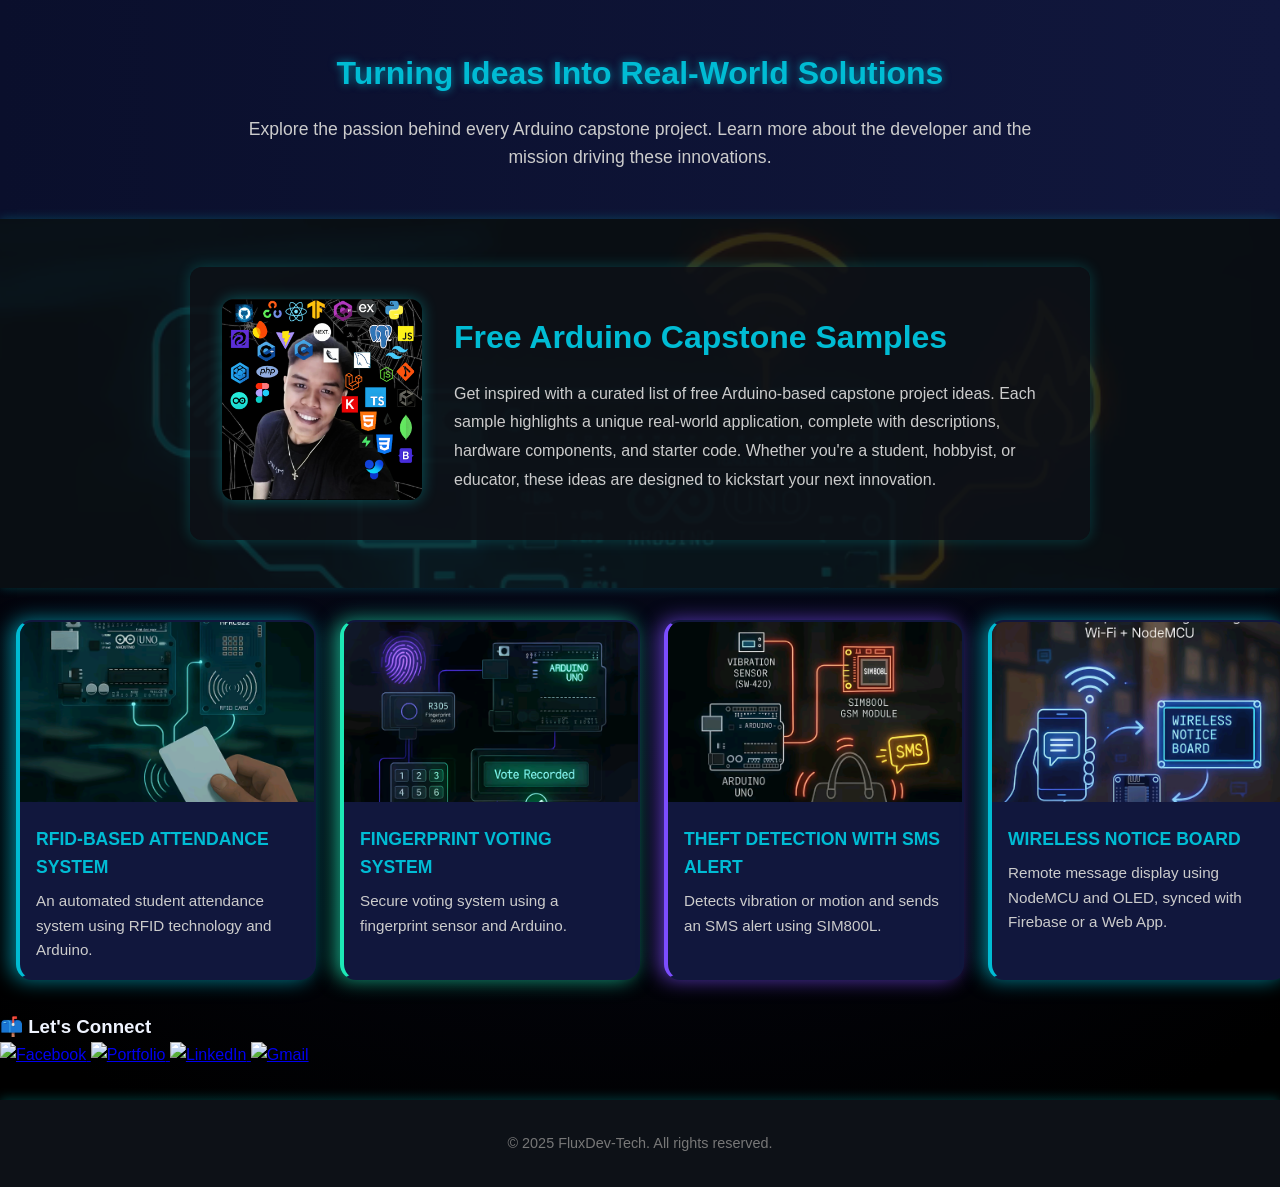
==== index.html @ c3cd7e85 "Update index.html" ====
<!DOCTYPE html>
<html lang="en">
<head>
  <meta charset="UTF-8" />
  <meta name="viewport" content="width=device-width, initial-scale=1.0"/>
  <title>Top 10 Arduino Capstone Projects</title>
  <link rel="stylesheet" href="styles.css">
</head>
<body>

<!-- Hero Section: Background Only -->
<section class="hero"></section>

<!-- Intro Section -->
<section class="intro">
  <div class="container">
    <h2>Turning Ideas Into Real-World Solutions</h2>
    <p>Explore the passion behind every Arduino capstone project. Learn more about the developer and the mission driving these innovations.</p>
  </div>
</section>

<!-- Featured Arduino Ideas Section -->
<section class="about">
  <div class="container about-flex">
    <div class="about-img">
      <img src="assets/img/profile.png" alt="Arduino Projects Showcase">
    </div>
    <div class="about-text">
      <h2>Free Arduino Capstone Samples</h2>
      <p>Get inspired with a curated list of free Arduino-based capstone project ideas. Each sample highlights a unique real-world application, complete with descriptions, hardware components, and starter code. Whether you're a student, hobbyist, or educator, these ideas are designed to kickstart your next innovation.</p>
    </div>
  </div>
</section>


<!-- Project Gallery -->
<div id="gallery" class="gallery"></div>

<!-- Project Details -->
<div id="details" class="details"></div>

  <!-- Let's Connect Section -->
<section class="connect-section">
  <h3>📫 Let's Connect</h3>
  <div class="social-badges">
    <a href="https://www.facebook.com/fluxdevtech" target="_blank">
      <img src="https://img.shields.io/badge/Facebook-1877F2?style=for-the-badge&logo=facebook&logoColor=white" alt="Facebook" />
    </a>
    <a href="https://flux-dev-portfolio.vercel.app/" target="_blank">
      <img src="https://img.shields.io/badge/Portfolio-000000?style=for-the-badge&logo=vercel&logoColor=white" alt="Portfolio" />
    </a>
    <a href="https://www.linkedin.com/in/john-martinez-0a96b0377" target="_blank">
      <img src="https://img.shields.io/badge/LinkedIn-0A66C2?style=for-the-badge&logo=linkedin&logoColor=white" alt="LinkedIn" />
    </a>
    <a href="mailto:fluxdevtech@gmail.com" target="_blank">
      <img src="https://img.shields.io/badge/Gmail-D14836?style=for-the-badge&logo=gmail&logoColor=white" alt="Gmail" />
    </a>
  </div>
</section>
  
  <!-- Footer -->
  <footer>&copy; 2025 FluxDev-Tech. All rights reserved.</footer>

  <script src="projects.js"></script>
  <script src="script.js"></script>
</body>
</html>
---- styles.css ----
/* Reset & Base */
* {
  box-sizing: border-box;
  margin: 0;
  padding: 0;
}

:root {
  --primary-bg: #0a0f2c;
  --card-bg: #11173d;
  --text-color: #f0f4ff;
  --accent-color: #00bcd4;
  --code-bg: #1a1a1a;
}

body {
  font-family: "Segoe UI", sans-serif;
  background: radial-gradient(circle at 50% 0%, #0a0f2c, #000000 90%),
    repeating-linear-gradient(45deg, rgba(0, 255, 255, 0.05) 0px, transparent 2px, transparent 40px),
    repeating-linear-gradient(-45deg, rgba(0, 255, 255, 0.05) 0px, transparent 2px, transparent 40px);
  background-color: var(--primary-bg);
  color: var(--text-color);
  min-height: 100vh;
  overflow-x: hidden;
  line-height: 1.6;
}


/* Intro Section */
.intro {
  background: linear-gradient(to right, #0a0f2c, #11173d);
  padding: 3rem 1rem;
  text-align: center;
  color: #f0f4ff;
  box-shadow: 0 2px 10px #00ffff33;
}

.intro .container {
  max-width: 800px;
  margin: 0 auto;
}

.intro h2 {
  font-size: 2rem;
  color: var(--accent-color);
  margin-bottom: 1rem;
  text-shadow: 0 0 8px #00bcd4aa;
}

.intro p {
  font-size: 1.1rem;
  color: #ccc;
}

/* Hero Section */
.hero {
  height: 0;
  display: none;
}

/* About Me Section with Fixed Background */
.about {
  position: relative;
  padding: 3rem 1rem;
  color: #eee;
  z-index: 1;
  overflow: hidden;
}

.about::before {
  content: "";
  position: absolute;
  inset: 0;
  background: url('assets/img/IMG_20250727_200516.png') center/cover no-repeat fixed;
  z-index: -1;
  opacity: 0.3;
  filter: brightness(0.5) blur(0px);
}

.about .container {
  max-width: 900px;
  margin: 0 auto;
  background-color: rgba(13, 17, 23, 0.85);
  padding: 2rem;
  border-radius: 12px;
  box-shadow: 0 0 15px #00ffff33;
}

.about h2 {
  color: var(--accent-color);
  font-size: 2rem;
  margin-bottom: 1rem;
}

.about p {
  font-size: 1rem;
  line-height: 1.8;
  color: #ccc;
}

/* About Me Section */
.about {
  background: #0d1117;
  padding: 3rem 1rem;
  color: #eee;
  box-shadow: 0 0 10px #00ffff33;
}
.about .container {
  max-width: 900px;
  margin: 0 auto;
}
.about h2 {
  color: var(--accent-color);
  font-size: 2rem;
  margin-bottom: 1rem;
}
.about p {
  font-size: 1rem;
  line-height: 1.8;
  color: #ccc;
}

/* Responsive Hero and About Section */
@media (max-width: 768px) {
  .hero {
    height: 50vh;
    padding: 1rem;
  }
  .hero h1 {
    font-size: 2rem;
  }
  .hero p {
    font-size: 1rem;
  }

  .about {
    padding: 2rem 1rem;
  }
}

.about-flex {
  display: flex;
  align-items: center;
  gap: 2rem;
  flex-wrap: wrap;
}

.about-img img {
  width: 200px;
  border-radius: 12px;
  box-shadow: 0 0 15px rgba(0, 255, 255, 0.3);
}

.about-text {
  flex: 1;
  min-width: 250px;
}

/* Header */
header {
  background: #0d1117;
  color: var(--text-color);
  text-align: center;
  padding: 2rem 1rem;
  box-shadow: 0 0 10px #00ffff33;
}
header h1 {
  font-size: 2.5rem;
  color: var(--accent-color);
  text-shadow: 0 0 8px #00bcd4aa;
}
header p {
  color: #aaa;
  margin-top: 0.5rem;
}

/* Horizontal Scroll Gallery */
.gallery {
  display: flex;
  gap: 1.5rem;
  overflow-x: auto;
  scroll-snap-type: x mandatory;
  padding: 2rem 1rem;
  scroll-padding: 1rem;
}
.gallery::-webkit-scrollbar {
  height: 8px;
}
.gallery.hidden {
  display: none !important;
}
.gallery::-webkit-scrollbar-thumb {
  background: #00ffff55;
  border-radius: 4px;
}

/* Card Style with Glowing Side Borders */
.card {
  flex: 0 0 auto;
  width: 300px;
  background: var(--card-bg);
  border-radius: 16px;
  overflow: hidden;
  scroll-snap-align: start;
  transition: transform 0.3s, box-shadow 0.3s;
  cursor: pointer;
  border: 2px solid transparent;
  animation: pulse-border 4s infinite ease-in-out;
}

.card:nth-child(3n + 1) {
  border-left: 4px solid #00bcd4;
  box-shadow: -5px 0 20px #00bcd4aa;
}
.card:nth-child(3n + 2) {
  border-left: 4px solid #1de9b6;
  box-shadow: -5px 0 20px #1de9b6aa;
}
.card:nth-child(3n + 3) {
  border-left: 4px solid #7c4dff;
  box-shadow: -5px 0 20px #7c4dffaa;
}

.card:hover {
  transform: scale(1.05);
}

/* Card Content */
.card img {
  width: 100%;
  height: 180px;
  object-fit: cover;
}
.card-body {
  padding: 1rem;
}
.card-title {
  font-size: 1.1rem;
  font-weight: bold;
  margin-bottom: 0.5rem;
  color: var(--accent-color);
}
.card-desc {
  font-size: 0.95rem;
  color: #ccc;
}

/* Details Panel */
.details {
  display: none;
  padding: 2rem;
  max-width: 900px;
  margin: 0 auto;
  background: var(--card-bg);
  border-radius: 8px;
  box-shadow: 0 0 12px var(--accent-color);
}
.details.active {
  display: block;
}
.details h2 {
  color: var(--accent-color);
  margin-bottom: 1rem;
}
.details img {
  width: 100%;
  max-height: 300px;
  object-fit: cover;
  border-radius: 10px;
  margin-bottom: 1rem;
}

/* Back Button */
.back-btn {
  display: inline-block;
  margin-bottom: 1rem;
  background: var(--accent-color);
  color: #fff;
  padding: 0.6rem 1.2rem;
  border-radius: 6px;
  font-weight: bold;
  text-decoration: none;
  cursor: pointer;
  box-shadow: 0 0 10px var(--accent-color);
}
.back-btn:hover {
  background-color: #02acc9;
}

/* Code Styling */
pre {
  background: var(--code-bg);
  color: #8aff80;
  padding: 1rem;
  overflow-x: auto;
  border-radius: 6px;
  white-space: pre-wrap;
  box-shadow: 0 0 10px #00ff8855;
  border: 1px solid #00ff88;
}

/* Footer */
footer {
  text-align: center;
  color: #777;
  padding: 2rem 1rem;
  font-size: 0.9rem;
  background: #0d1117;
  margin-top: 2rem;
  box-shadow: 0 -2px 10px #00ffff33;
}

/* Animation */
@keyframes pulse-border {
  0%, 100% {
    box-shadow: 0 0 10px #00ffff33;
  }
  50% {
    box-shadow: 0 0 25px #00ffff99;
  }
}

/* Mobile Responsive */
@media (max-width: 768px) {
  .card {
    width: 90vw;
  }

  header h1 {
    font-size: 2rem;
  }

  .gallery {
    padding: 1rem 0.5rem;
    gap: 1rem;
  }

  .details {
    padding: 1rem;
  }

  .back-btn {
    width: 100%;
    text-align: center;
  }
}
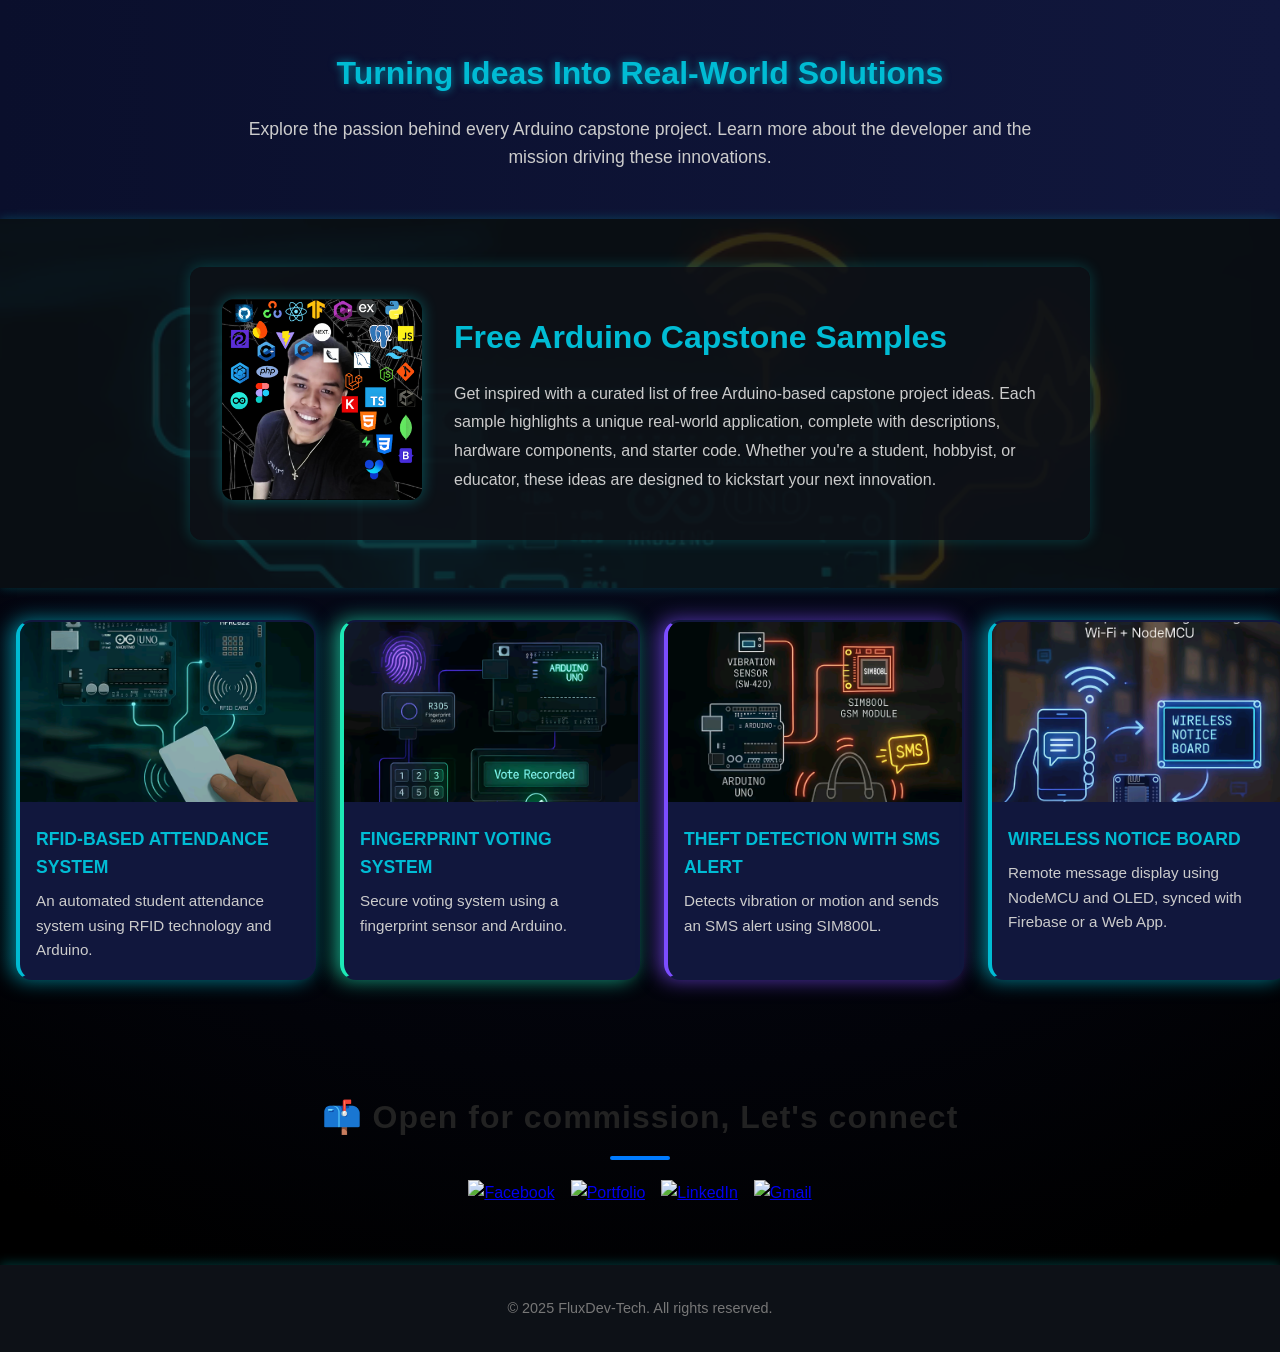
==== commit cffb12e8: "Update index.html" ====
--- a/index.html
+++ b/index.html
@@ -41,7 +41,7 @@
 
   <!-- Let's Connect Section -->
 <section class="connect-section">
-  <h3>📫 Let's Connect</h3>
+  <h3>📫 Open for commission, Let's connect</h3>
   <div class="social-badges">
     <a href="https://www.facebook.com/fluxdevtech" target="_blank">
       <img src="https://img.shields.io/badge/Facebook-1877F2?style=for-the-badge&logo=facebook&logoColor=white" alt="Facebook" />
--- a/styles.css
+++ b/styles.css
@@ -310,6 +310,49 @@
   box-shadow: 0 -2px 10px #00ffff33;
 }
 
+/* Let's Connect Section */
+.connect-section {
+  text-align: center;
+  margin: 60px 0 40px;
+  padding: 20px;
+}
+
+.connect-section h3 {
+  font-size: 2rem;
+  margin-bottom: 20px;
+  color: var(--text-primary, #222);
+  letter-spacing: 1px;
+  font-weight: 600;
+  position: relative;
+}
+
+.connect-section h3::after {
+  content: "";
+  display: block;
+  width: 60px;
+  height: 4px;
+  background: #007bff;
+  margin: 12px auto 0;
+  border-radius: 4px;
+}
+
+.social-badges {
+  display: flex;
+  justify-content: center;
+  flex-wrap: wrap;
+  gap: 16px;
+  margin-top: 20px;
+}
+
+.social-badges a img {
+  transition: transform 0.3s ease, box-shadow 0.3s ease;
+}
+
+.social-badges a:hover img {
+  transform: translateY(-4px) scale(1.05);
+  box-shadow: 0 6px 12px rgba(0, 0, 0, 0.15);
+  }
+
 /* Animation */
 @keyframes pulse-border {
   0%, 100% {
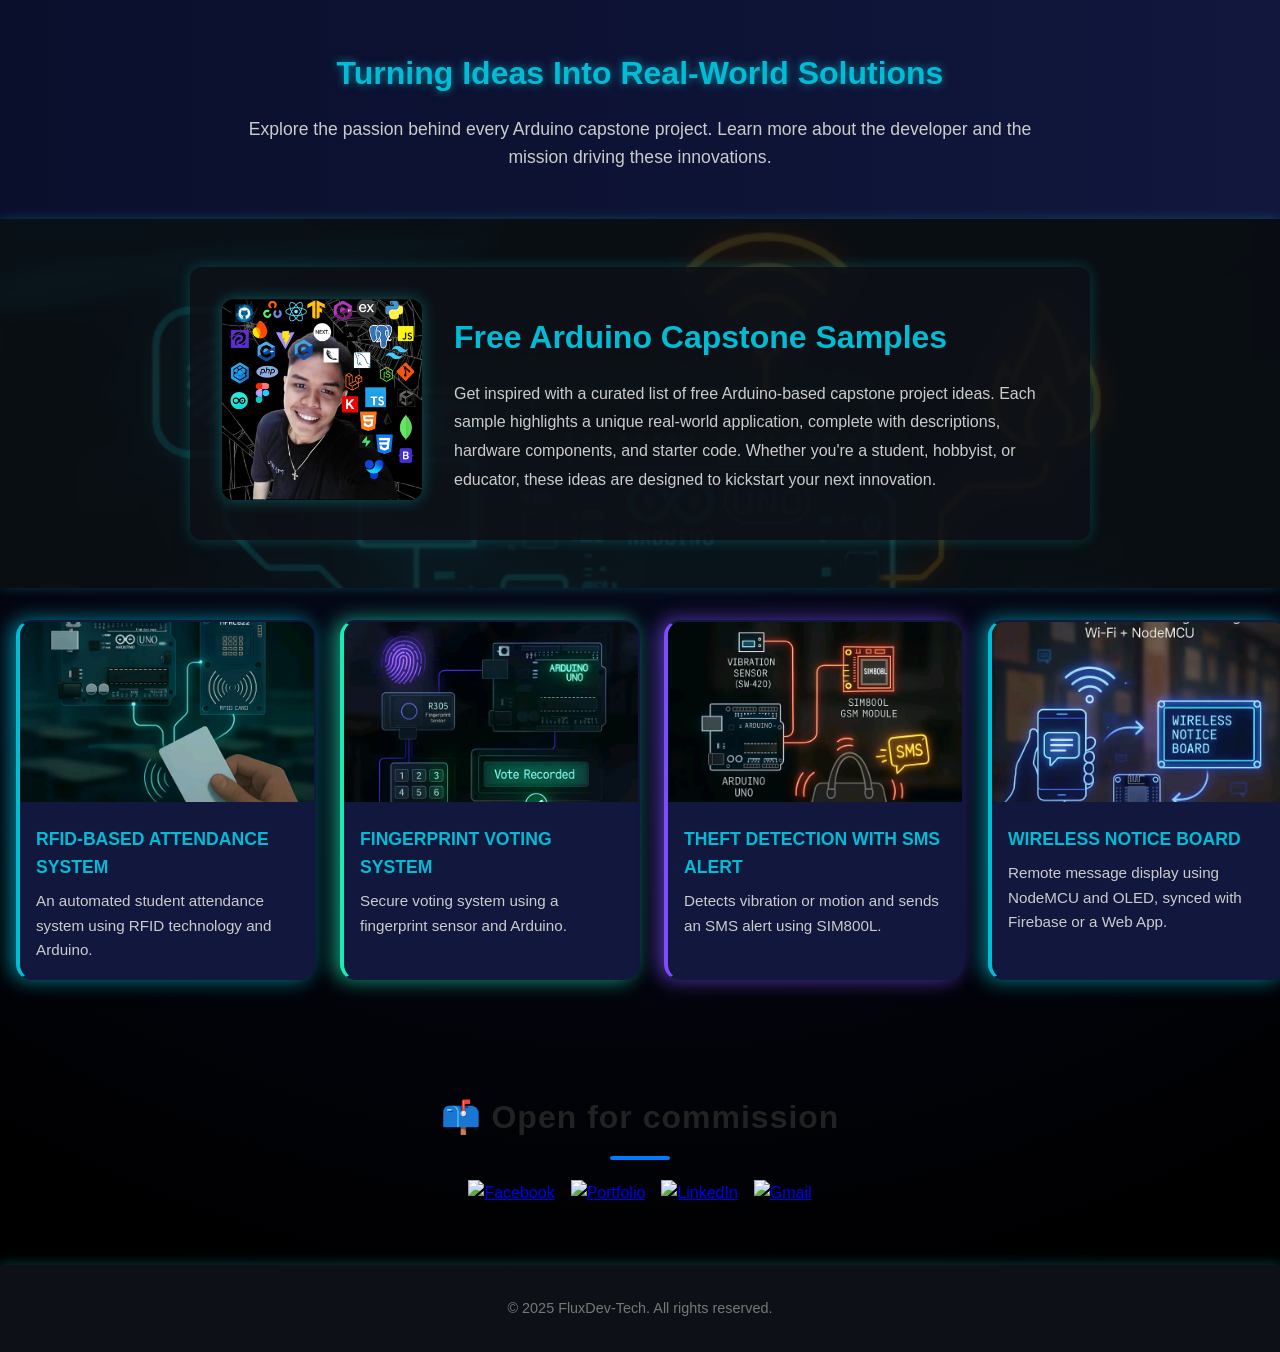
==== commit f388540f: "Update index.html" ====
--- a/index.html
+++ b/index.html
@@ -41,7 +41,7 @@
 
   <!-- Let's Connect Section -->
 <section class="connect-section">
-  <h3>📫 Open for commission, Let's connect</h3>
+  <h3>📫 Open for commission</h3>
   <div class="social-badges">
     <a href="https://www.facebook.com/fluxdevtech" target="_blank">
       <img src="https://img.shields.io/badge/Facebook-1877F2?style=for-the-badge&logo=facebook&logoColor=white" alt="Facebook" />
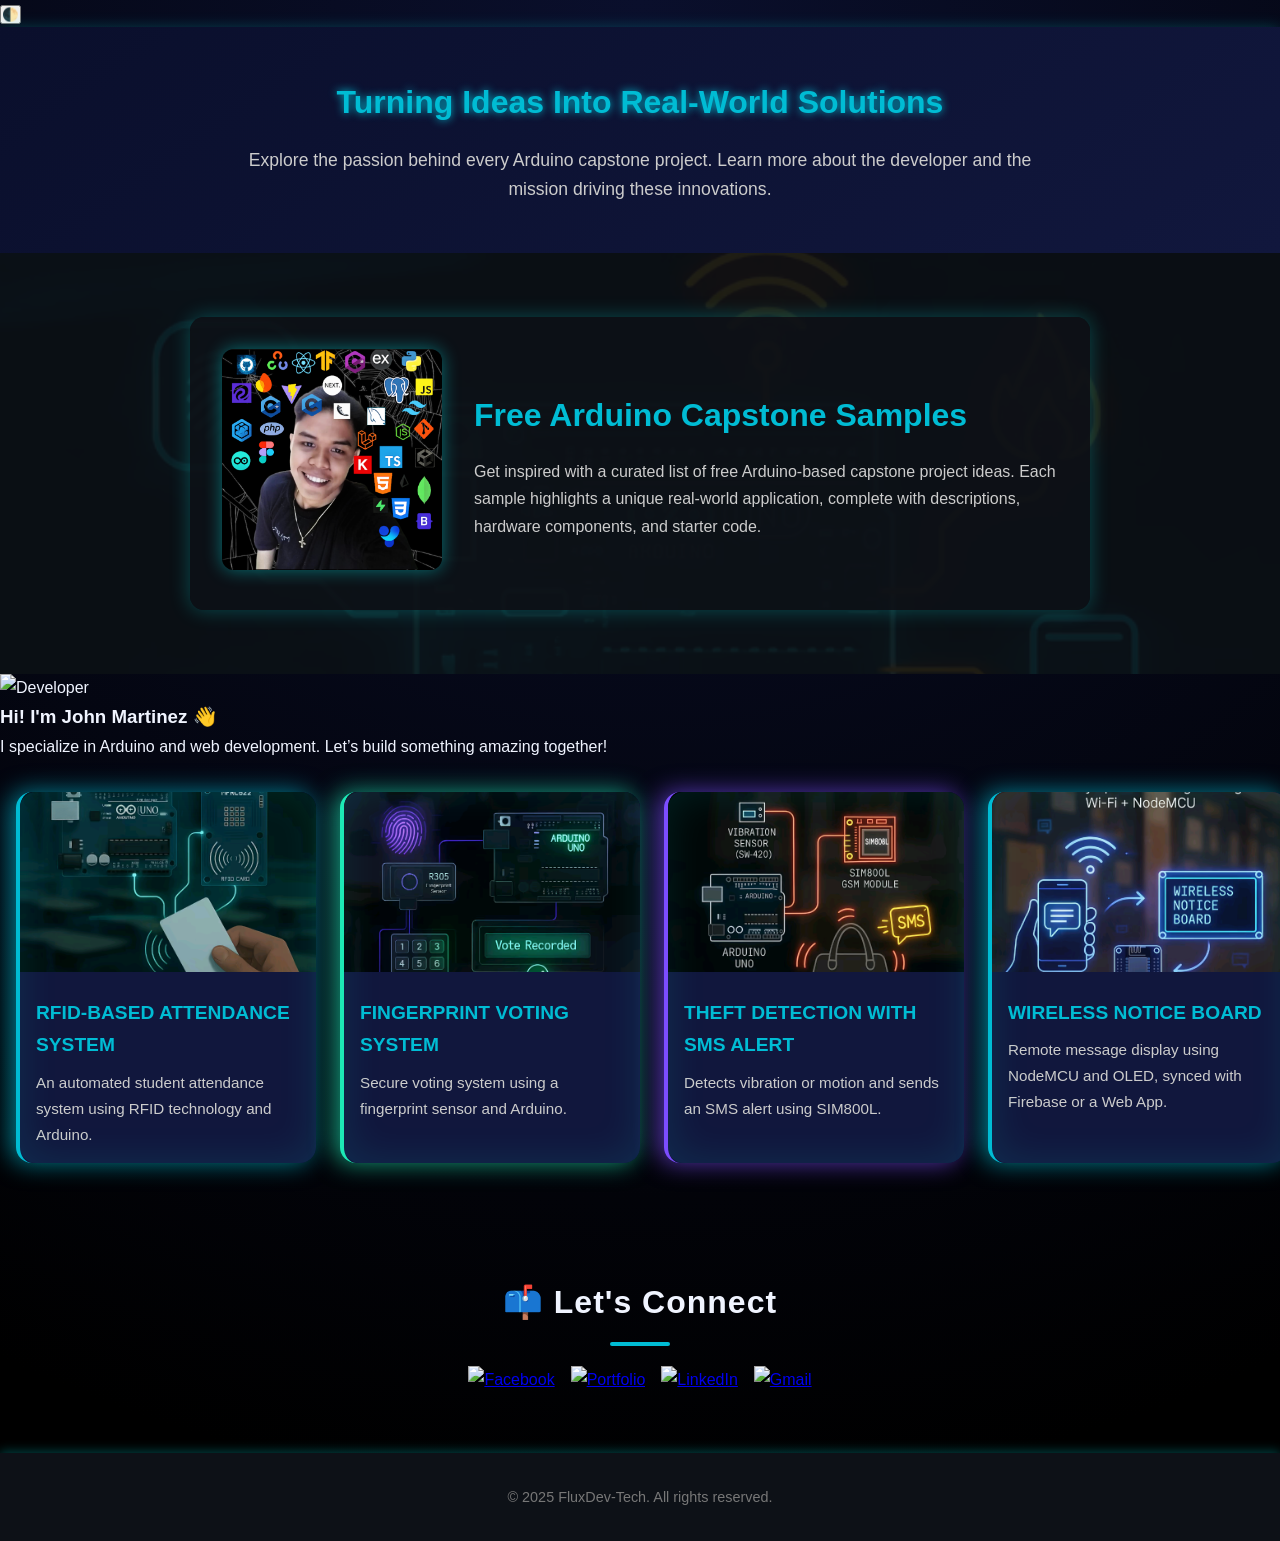
==== commit 838b89a1: "Update index.html" ====
--- a/index.html
+++ b/index.html
@@ -5,43 +5,60 @@
   <meta name="viewport" content="width=device-width, initial-scale=1.0"/>
   <title>Top 10 Arduino Capstone Projects</title>
   <link rel="stylesheet" href="styles.css">
+  <link href="https://unpkg.com/aos@2.3.1/dist/aos.css" rel="stylesheet">
+  <link rel="icon" href="assets/img/favicon.ico" />
+  <meta property="og:title" content="Top 10 Arduino Capstone Projects">
+  <meta property="og:image" content="assets/img/share-preview.png">
+  <meta property="og:description" content="Explore free Arduino capstone projects with full code and guides.">
+  <meta name="theme-color" content="#0f172a">
 </head>
 <body>
 
-<!-- Hero Section: Background Only -->
-<section class="hero"></section>
+<!-- Theme Toggle -->
+<div class="theme-toggle">
+  <button id="toggleTheme">🌓</button>
+</div>
 
-<!-- Intro Section -->
-<section class="intro">
+<!-- Hero Section -->
+<section class="hero" data-aos="fade-in"></section>
+
+<!-- Intro -->
+<section class="intro" data-aos="fade-up">
   <div class="container">
     <h2>Turning Ideas Into Real-World Solutions</h2>
     <p>Explore the passion behind every Arduino capstone project. Learn more about the developer and the mission driving these innovations.</p>
   </div>
 </section>
 
-<!-- Featured Arduino Ideas Section -->
-<section class="about">
+<!-- About / Samples -->
+<section class="about" data-aos="fade-up">
   <div class="container about-flex">
     <div class="about-img">
       <img src="assets/img/profile.png" alt="Arduino Projects Showcase">
     </div>
     <div class="about-text">
       <h2>Free Arduino Capstone Samples</h2>
-      <p>Get inspired with a curated list of free Arduino-based capstone project ideas. Each sample highlights a unique real-world application, complete with descriptions, hardware components, and starter code. Whether you're a student, hobbyist, or educator, these ideas are designed to kickstart your next innovation.</p>
+      <p>Get inspired with a curated list of free Arduino-based capstone project ideas. Each sample highlights a unique real-world application, complete with descriptions, hardware components, and starter code.</p>
     </div>
   </div>
 </section>
 
+<!-- Developer Info -->
+<section class="developer" data-aos="fade-up">
+  <div class="container">
+    <img src="assets/img/dev.png" alt="Developer" class="dev-photo">
+    <h3>Hi! I'm John Martinez 👋</h3>
+    <p>I specialize in Arduino and web development. Let’s build something amazing together!</p>
+  </div>
+</section>
 
-<!-- Project Gallery -->
-<div id="gallery" class="gallery"></div>
+<!-- Projects -->
+<div id="gallery" class="gallery" data-aos="fade-up"></div>
+<div id="details" class="details" data-aos="fade-up"></div>
 
-<!-- Project Details -->
-<div id="details" class="details"></div>
-
-  <!-- Let's Connect Section -->
-<section class="connect-section">
-  <h3>📫 Open for commission</h3>
+<!-- Connect -->
+<section class="connect-section" data-aos="fade-up">
+  <h3>📫 Let's Connect</h3>
   <div class="social-badges">
     <a href="https://www.facebook.com/fluxdevtech" target="_blank">
       <img src="https://img.shields.io/badge/Facebook-1877F2?style=for-the-badge&logo=facebook&logoColor=white" alt="Facebook" />
@@ -57,11 +74,19 @@
     </a>
   </div>
 </section>
-  
-  <!-- Footer -->
-  <footer>&copy; 2025 FluxDev-Tech. All rights reserved.</footer>
 
-  <script src="projects.js"></script>
-  <script src="script.js"></script>
+<!-- Footer -->
+<footer>&copy; 2025 FluxDev-Tech. All rights reserved.</footer>
+
+<!-- Scripts -->
+<script src="https://unpkg.com/aos@2.3.1/dist/aos.js"></script>
+<script>AOS.init();</script>
+<script>
+  document.getElementById('toggleTheme').addEventListener('click', () => {
+    document.body.classList.toggle('dark-mode');
+  });
+</script>
+<script src="projects.js"></script>
+<script src="script.js"></script>
 </body>
 </html>
--- a/styles.css
+++ b/styles.css
@@ -1,4 +1,9 @@
-/* Reset & Base */
+/**
+ * ✨ Capstone Project UI Redesign - Cyber Neon Glow Theme
+ * Author: FluxDev-Tech | Designed for Arduino Showcase
+ */
+
+/* RESET & BASE */
 * {
   box-sizing: border-box;
   margin: 0;
@@ -6,63 +11,77 @@
 }
 
 :root {
-  --primary-bg: #0a0f2c;
-  --card-bg: #11173d;
-  --text-color: #f0f4ff;
-  --accent-color: #00bcd4;
-  --code-bg: #1a1a1a;
+  --color-bg: #0a0f2c;
+  --color-card: #11173d;
+  --color-text: #f0f4ff;
+  --color-accent: #00bcd4;
+  --color-subtle: #cccccc;
+  --color-code-bg: #1a1a1a;
+  --color-glow: rgba(0, 255, 255, 0.25);
+  --color-glow-strong: rgba(0, 255, 255, 0.5);
+  --gradient-overlay: linear-gradient(145deg, #0a0f2c 0%, #11173d 100%);
+  --border-radius: 14px;
 }
 
 body {
   font-family: "Segoe UI", sans-serif;
-  background: radial-gradient(circle at 50% 0%, #0a0f2c, #000000 90%),
-    repeating-linear-gradient(45deg, rgba(0, 255, 255, 0.05) 0px, transparent 2px, transparent 40px),
-    repeating-linear-gradient(-45deg, rgba(0, 255, 255, 0.05) 0px, transparent 2px, transparent 40px);
-  background-color: var(--primary-bg);
-  color: var(--text-color);
+  background: radial-gradient(circle at top center, var(--color-bg), #000 90%),
+    repeating-linear-gradient(45deg, rgba(0, 255, 255, 0.04) 0px, transparent 2px, transparent 40px),
+    repeating-linear-gradient(-45deg, rgba(0, 255, 255, 0.04) 0px, transparent 2px, transparent 40px);
+  color: var(--color-text);
   min-height: 100vh;
   overflow-x: hidden;
-  line-height: 1.6;
-}
-
-
-/* Intro Section */
+  line-height: 1.7;
+  background-color: var(--color-bg);
+}
+
+header {
+  text-align: center;
+  padding: 3rem 1rem;
+  background-color: #0d1117;
+  box-shadow: 0 0 20px var(--color-glow);
+}
+
+header h1 {
+  font-size: 2.8rem;
+  color: var(--color-accent);
+  text-shadow: 0 0 10px var(--color-accent);
+}
+
+header p {
+  color: #aaa;
+  margin-top: 0.5rem;
+  font-size: 1rem;
+}
+
 .intro {
-  background: linear-gradient(to right, #0a0f2c, #11173d);
+  background: var(--gradient-overlay);
   padding: 3rem 1rem;
   text-align: center;
-  color: #f0f4ff;
-  box-shadow: 0 2px 10px #00ffff33;
+  box-shadow: 0 2px 15px var(--color-glow);
 }
 
 .intro .container {
   max-width: 800px;
-  margin: 0 auto;
+  margin: auto;
 }
 
 .intro h2 {
+  color: var(--color-accent);
   font-size: 2rem;
-  color: var(--accent-color);
-  margin-bottom: 1rem;
-  text-shadow: 0 0 8px #00bcd4aa;
+  margin-bottom: 1rem;
+  text-shadow: 0 0 8px var(--color-accent);
 }
 
 .intro p {
+  color: var(--color-subtle);
   font-size: 1.1rem;
-  color: #ccc;
-}
-
-/* Hero Section */
-.hero {
-  height: 0;
-  display: none;
-}
-
-/* About Me Section with Fixed Background */
+}
+
 .about {
   position: relative;
-  padding: 3rem 1rem;
-  color: #eee;
+  padding: 4rem 1rem;
+  background: #0d1117;
   z-index: 1;
   overflow: hidden;
 }
@@ -73,223 +92,177 @@
   inset: 0;
   background: url('assets/img/IMG_20250727_200516.png') center/cover no-repeat fixed;
   z-index: -1;
-  opacity: 0.3;
-  filter: brightness(0.5) blur(0px);
+  opacity: 0.2;
+  filter: brightness(0.4);
 }
 
 .about .container {
   max-width: 900px;
-  margin: 0 auto;
+  margin: auto;
   background-color: rgba(13, 17, 23, 0.85);
   padding: 2rem;
-  border-radius: 12px;
-  box-shadow: 0 0 15px #00ffff33;
+  border-radius: var(--border-radius);
+  box-shadow: 0 0 20px var(--color-glow);
 }
 
 .about h2 {
-  color: var(--accent-color);
+  color: var(--color-accent);
   font-size: 2rem;
   margin-bottom: 1rem;
-}
-
-.about p {
-  font-size: 1rem;
-  line-height: 1.8;
-  color: #ccc;
-}
-
-/* About Me Section */
-.about {
-  background: #0d1117;
-  padding: 3rem 1rem;
-  color: #eee;
-  box-shadow: 0 0 10px #00ffff33;
-}
-.about .container {
-  max-width: 900px;
-  margin: 0 auto;
-}
-.about h2 {
-  color: var(--accent-color);
-  font-size: 2rem;
-  margin-bottom: 1rem;
-}
-.about p {
-  font-size: 1rem;
-  line-height: 1.8;
-  color: #ccc;
-}
-
-/* Responsive Hero and About Section */
-@media (max-width: 768px) {
-  .hero {
-    height: 50vh;
-    padding: 1rem;
-  }
-  .hero h1 {
-    font-size: 2rem;
-  }
-  .hero p {
-    font-size: 1rem;
-  }
-
-  .about {
-    padding: 2rem 1rem;
-  }
 }
 
 .about-flex {
   display: flex;
-  align-items: center;
   gap: 2rem;
   flex-wrap: wrap;
+  align-items: center;
 }
 
 .about-img img {
-  width: 200px;
+  width: 220px;
   border-radius: 12px;
-  box-shadow: 0 0 15px rgba(0, 255, 255, 0.3);
+  box-shadow: 0 0 18px rgba(0, 255, 255, 0.4);
 }
 
 .about-text {
   flex: 1;
   min-width: 250px;
-}
-
-/* Header */
-header {
-  background: #0d1117;
-  color: var(--text-color);
-  text-align: center;
-  padding: 2rem 1rem;
-  box-shadow: 0 0 10px #00ffff33;
-}
-header h1 {
-  font-size: 2.5rem;
-  color: var(--accent-color);
-  text-shadow: 0 0 8px #00bcd4aa;
-}
-header p {
-  color: #aaa;
-  margin-top: 0.5rem;
-}
-
-/* Horizontal Scroll Gallery */
+  color: #ccc;
+}
+
 .gallery {
   display: flex;
   gap: 1.5rem;
   overflow-x: auto;
+  padding: 2rem 1rem;
   scroll-snap-type: x mandatory;
-  padding: 2rem 1rem;
   scroll-padding: 1rem;
 }
+
 .gallery::-webkit-scrollbar {
   height: 8px;
 }
-.gallery.hidden {
-  display: none !important;
-}
+
 .gallery::-webkit-scrollbar-thumb {
   background: #00ffff55;
   border-radius: 4px;
 }
 
-/* Card Style with Glowing Side Borders */
+.gallery.hidden {
+  display: none !important;
+}
+
 .card {
   flex: 0 0 auto;
   width: 300px;
-  background: var(--card-bg);
+  background: var(--color-card);
   border-radius: 16px;
   overflow: hidden;
   scroll-snap-align: start;
   transition: transform 0.3s, box-shadow 0.3s;
   cursor: pointer;
-  border: 2px solid transparent;
   animation: pulse-border 4s infinite ease-in-out;
+  border-left: 4px solid transparent;
+  position: relative;
+}
+
+.card::after {
+  content: "";
+  position: absolute;
+  inset: 0;
+  border-radius: 16px;
+  pointer-events: none;
+  box-shadow: inset 0 0 40px rgba(0, 255, 255, 0.1);
 }
 
 .card:nth-child(3n + 1) {
-  border-left: 4px solid #00bcd4;
-  box-shadow: -5px 0 20px #00bcd4aa;
-}
+  border-color: #00bcd4;
+  box-shadow: -5px 0 25px #00bcd4aa;
+}
+
 .card:nth-child(3n + 2) {
-  border-left: 4px solid #1de9b6;
-  box-shadow: -5px 0 20px #1de9b6aa;
-}
+  border-color: #1de9b6;
+  box-shadow: -5px 0 25px #1de9b6aa;
+}
+
 .card:nth-child(3n + 3) {
-  border-left: 4px solid #7c4dff;
-  box-shadow: -5px 0 20px #7c4dffaa;
+  border-color: #7c4dff;
+  box-shadow: -5px 0 25px #7c4dffaa;
 }
 
 .card:hover {
   transform: scale(1.05);
 }
 
-/* Card Content */
 .card img {
   width: 100%;
   height: 180px;
   object-fit: cover;
 }
+
 .card-body {
   padding: 1rem;
 }
+
 .card-title {
-  font-size: 1.1rem;
+  font-size: 1.2rem;
   font-weight: bold;
   margin-bottom: 0.5rem;
-  color: var(--accent-color);
-}
+  color: var(--color-accent);
+}
+
 .card-desc {
   font-size: 0.95rem;
   color: #ccc;
 }
 
-/* Details Panel */
 .details {
   display: none;
+  max-width: 900px;
+  margin: auto;
   padding: 2rem;
-  max-width: 900px;
-  margin: 0 auto;
-  background: var(--card-bg);
-  border-radius: 8px;
-  box-shadow: 0 0 12px var(--accent-color);
-}
+  background: var(--color-card);
+  border-radius: 10px;
+  box-shadow: 0 0 15px var(--color-accent);
+  animation: fadeIn 0.5s ease-in-out;
+}
+
 .details.active {
   display: block;
 }
+
 .details h2 {
-  color: var(--accent-color);
-  margin-bottom: 1rem;
-}
+  color: var(--color-accent);
+  margin-bottom: 1rem;
+}
+
 .details img {
   width: 100%;
   max-height: 300px;
   object-fit: cover;
-  border-radius: 10px;
-  margin-bottom: 1rem;
-}
-
-/* Back Button */
+  border-radius: 12px;
+  margin-bottom: 1rem;
+}
+
 .back-btn {
   display: inline-block;
-  margin-bottom: 1rem;
-  background: var(--accent-color);
+  background: var(--color-accent);
   color: #fff;
   padding: 0.6rem 1.2rem;
   border-radius: 6px;
   font-weight: bold;
   text-decoration: none;
-  cursor: pointer;
-  box-shadow: 0 0 10px var(--accent-color);
-}
+  margin-bottom: 1rem;
+  box-shadow: 0 0 12px var(--color-accent);
+  transition: background 0.3s ease;
+}
+
 .back-btn:hover {
-  background-color: #02acc9;
-}
-
-/* Code Styling */
+  background: #02acc9;
+}
+
 pre {
-  background: var(--code-bg);
+  background: var(--color-code-bg);
   color: #8aff80;
   padding: 1rem;
   overflow-x: auto;
@@ -297,9 +270,51 @@
   white-space: pre-wrap;
   box-shadow: 0 0 10px #00ff8855;
   border: 1px solid #00ff88;
-}
-
-/* Footer */
+  font-family: "Courier New", monospace;
+}
+
+.connect-section {
+  text-align: center;
+  margin: 60px 0 40px;
+  padding: 20px;
+}
+
+.connect-section h3 {
+  font-size: 2rem;
+  margin-bottom: 20px;
+  color: var(--color-text);
+  letter-spacing: 1px;
+  font-weight: 600;
+  position: relative;
+}
+
+.connect-section h3::after {
+  content: "";
+  display: block;
+  width: 60px;
+  height: 4px;
+  background: var(--color-accent);
+  margin: 12px auto 0;
+  border-radius: 4px;
+}
+
+.social-badges {
+  display: flex;
+  justify-content: center;
+  flex-wrap: wrap;
+  gap: 16px;
+  margin-top: 20px;
+}
+
+.social-badges a img {
+  transition: transform 0.3s ease, box-shadow 0.3s ease;
+}
+
+.social-badges a:hover img {
+  transform: translateY(-4px) scale(1.05);
+  box-shadow: 0 6px 12px rgba(0, 0, 0, 0.15);
+}
+
 footer {
   text-align: center;
   color: #777;
@@ -307,74 +322,40 @@
   font-size: 0.9rem;
   background: #0d1117;
   margin-top: 2rem;
-  box-shadow: 0 -2px 10px #00ffff33;
-}
-
-/* Let's Connect Section */
-.connect-section {
-  text-align: center;
-  margin: 60px 0 40px;
-  padding: 20px;
-}
-
-.connect-section h3 {
-  font-size: 2rem;
-  margin-bottom: 20px;
-  color: var(--text-primary, #222);
-  letter-spacing: 1px;
-  font-weight: 600;
-  position: relative;
-}
-
-.connect-section h3::after {
-  content: "";
-  display: block;
-  width: 60px;
-  height: 4px;
-  background: #007bff;
-  margin: 12px auto 0;
-  border-radius: 4px;
-}
-
-.social-badges {
-  display: flex;
-  justify-content: center;
-  flex-wrap: wrap;
-  gap: 16px;
-  margin-top: 20px;
-}
-
-.social-badges a img {
-  transition: transform 0.3s ease, box-shadow 0.3s ease;
-}
-
-.social-badges a:hover img {
-  transform: translateY(-4px) scale(1.05);
-  box-shadow: 0 6px 12px rgba(0, 0, 0, 0.15);
-  }
-
-/* Animation */
+  box-shadow: 0 -2px 10px var(--color-glow);
+}
+
 @keyframes pulse-border {
   0%, 100% {
-    box-shadow: 0 0 10px #00ffff33;
+    box-shadow: 0 0 10px var(--color-glow);
   }
   50% {
-    box-shadow: 0 0 25px #00ffff99;
-  }
-}
-
-/* Mobile Responsive */
+    box-shadow: 0 0 25px var(--color-glow-strong);
+  }
+}
+
+@keyframes fadeIn {
+  from {
+    opacity: 0;
+    transform: translateY(20px);
+  }
+  to {
+    opacity: 1;
+    transform: translateY(0);
+  }
+}
+
 @media (max-width: 768px) {
   .card {
     width: 90vw;
   }
 
   header h1 {
-    font-size: 2rem;
+    font-size: 2.2rem;
   }
 
   .gallery {
-    padding: 1rem 0.5rem;
+    padding: 1rem;
     gap: 1rem;
   }
 
@@ -386,4 +367,4 @@
     width: 100%;
     text-align: center;
   }
-}
+  }
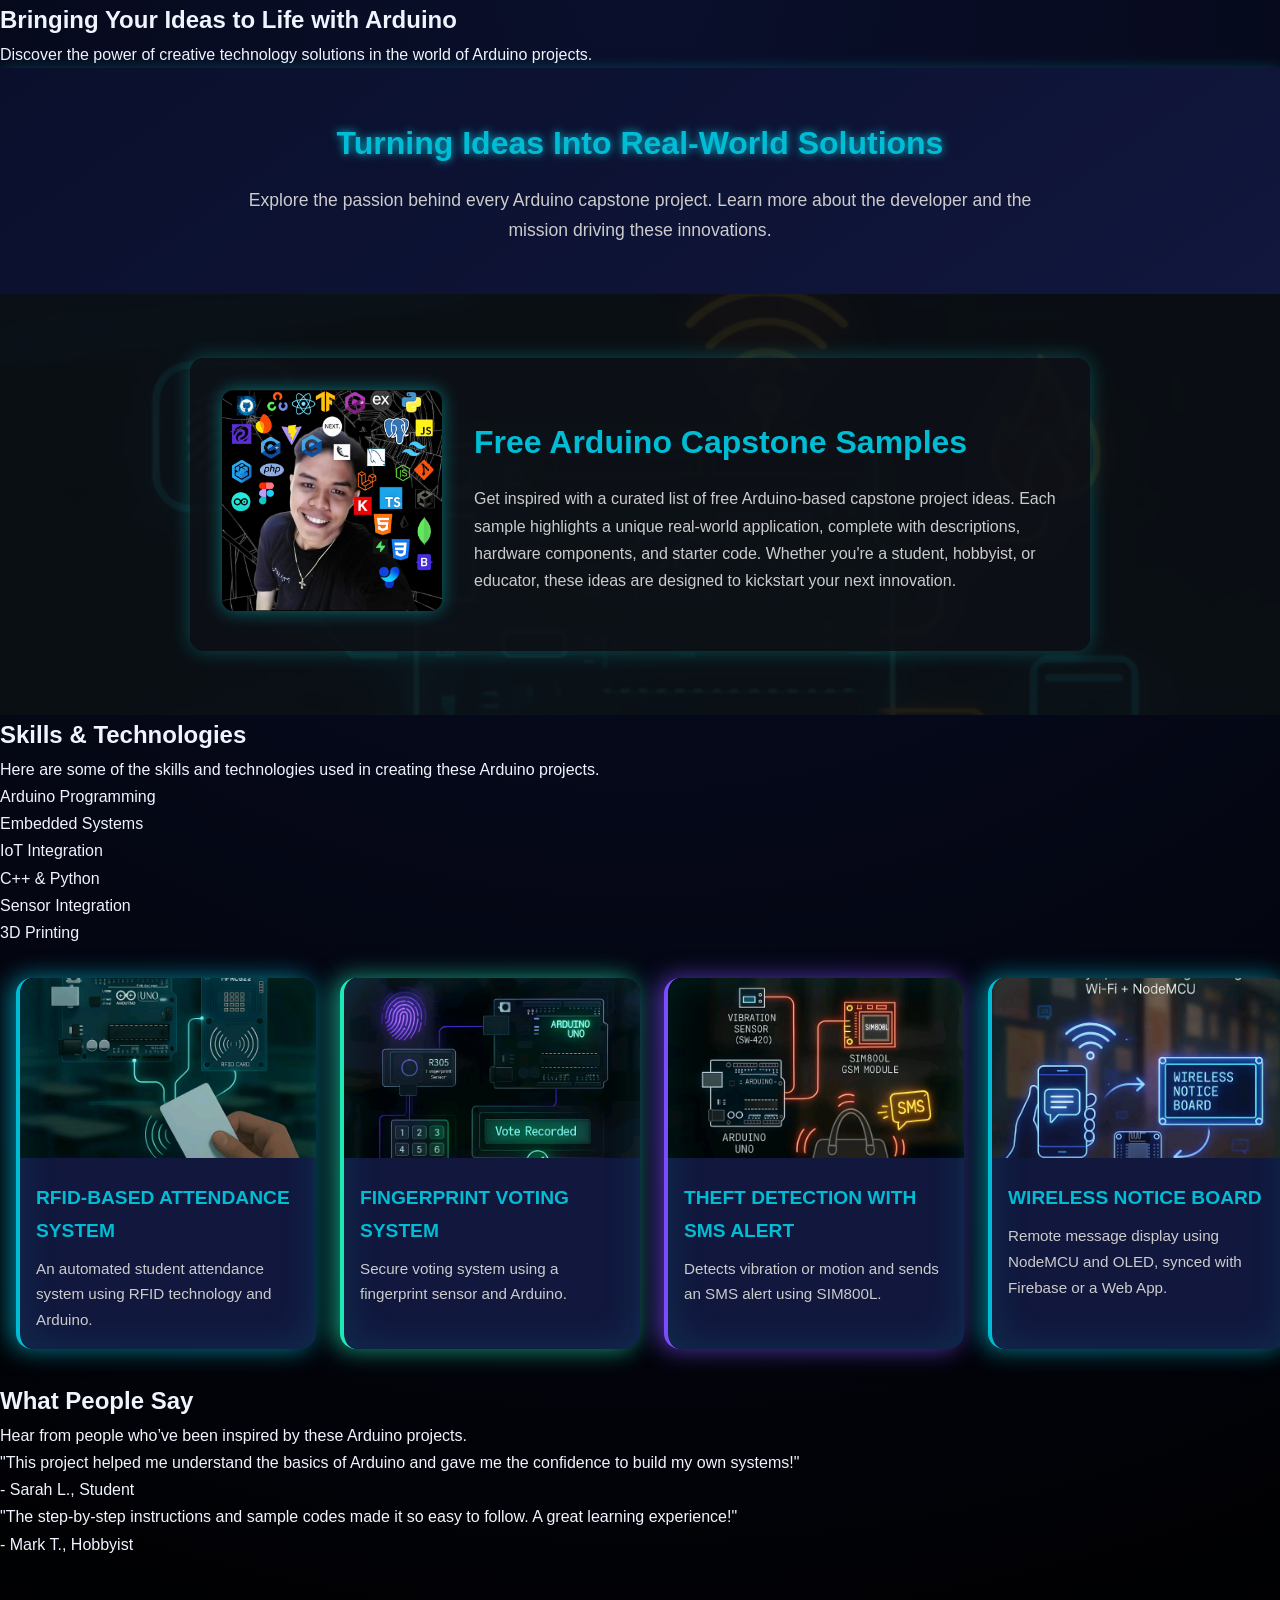
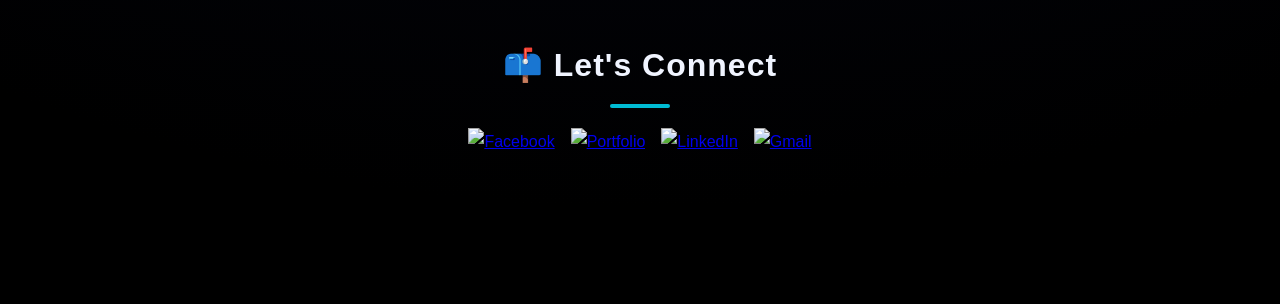
==== commit 6c45ba9b: "Update index.html" ====
--- a/index.html
+++ b/index.html
@@ -5,24 +5,19 @@
   <meta name="viewport" content="width=device-width, initial-scale=1.0"/>
   <title>Top 10 Arduino Capstone Projects</title>
   <link rel="stylesheet" href="styles.css">
-  <link href="https://unpkg.com/aos@2.3.1/dist/aos.css" rel="stylesheet">
-  <link rel="icon" href="assets/img/favicon.ico" />
-  <meta property="og:title" content="Top 10 Arduino Capstone Projects">
-  <meta property="og:image" content="assets/img/share-preview.png">
-  <meta property="og:description" content="Explore free Arduino capstone projects with full code and guides.">
-  <meta name="theme-color" content="#0f172a">
+  <link href="https://unpkg.com/aos@2.3.1/dist/aos.css" rel="stylesheet"> <!-- AOS Scroll Animations -->
 </head>
 <body>
 
-<!-- Theme Toggle -->
-<div class="theme-toggle">
-  <button id="toggleTheme">🌓</button>
-</div>
+<!-- Hero Section: Background Only -->
+<section class="hero" data-aos="fade-in">
+  <div class="hero-content">
+    <h1>Bringing Your Ideas to Life with Arduino</h1>
+    <p>Discover the power of creative technology solutions in the world of Arduino projects.</p>
+  </div>
+</section>
 
-<!-- Hero Section -->
-<section class="hero" data-aos="fade-in"></section>
-
-<!-- Intro -->
+<!-- Intro Section -->
 <section class="intro" data-aos="fade-up">
   <div class="container">
     <h2>Turning Ideas Into Real-World Solutions</h2>
@@ -30,7 +25,7 @@
   </div>
 </section>
 
-<!-- About / Samples -->
+<!-- Featured Arduino Ideas Section -->
 <section class="about" data-aos="fade-up">
   <div class="container about-flex">
     <div class="about-img">
@@ -38,25 +33,55 @@
     </div>
     <div class="about-text">
       <h2>Free Arduino Capstone Samples</h2>
-      <p>Get inspired with a curated list of free Arduino-based capstone project ideas. Each sample highlights a unique real-world application, complete with descriptions, hardware components, and starter code.</p>
+      <p>Get inspired with a curated list of free Arduino-based capstone project ideas. Each sample highlights a unique real-world application, complete with descriptions, hardware components, and starter code. Whether you're a student, hobbyist, or educator, these ideas are designed to kickstart your next innovation.</p>
     </div>
   </div>
 </section>
 
-<!-- Developer Info -->
-<section class="developer" data-aos="fade-up">
+<!-- Skills Section -->
+<section class="skills" data-aos="fade-up">
   <div class="container">
-    <img src="assets/img/dev.png" alt="Developer" class="dev-photo">
-    <h3>Hi! I'm John Martinez 👋</h3>
-    <p>I specialize in Arduino and web development. Let’s build something amazing together!</p>
+    <h2>Skills & Technologies</h2>
+    <p>Here are some of the skills and technologies used in creating these Arduino projects.</p>
+    <ul class="skills-list">
+      <li>Arduino Programming</li>
+      <li>Embedded Systems</li>
+      <li>IoT Integration</li>
+      <li>C++ & Python</li>
+      <li>Sensor Integration</li>
+      <li>3D Printing</li>
+    </ul>
   </div>
 </section>
 
-<!-- Projects -->
-<div id="gallery" class="gallery" data-aos="fade-up"></div>
-<div id="details" class="details" data-aos="fade-up"></div>
+<!-- Project Gallery -->
+<section id="gallery" class="gallery" data-aos="fade-up">
+  <h2>Featured Projects</h2>
+  <p>Explore a gallery of innovative Arduino-based projects.</p>
+  <div class="gallery-cards">
+    <!-- Project Cards will go here -->
+  </div>
+</section>
 
-<!-- Connect -->
+<!-- Testimonials Section -->
+<section class="testimonials" data-aos="fade-up">
+  <div class="container">
+    <h2>What People Say</h2>
+    <p>Hear from people who’ve been inspired by these Arduino projects.</p>
+    <div class="testimonial-cards">
+      <div class="testimonial-card">
+        <p>"This project helped me understand the basics of Arduino and gave me the confidence to build my own systems!"</p>
+        <span>- Sarah L., Student</span>
+      </div>
+      <div class="testimonial-card">
+        <p>"The step-by-step instructions and sample codes made it so easy to follow. A great learning experience!"</p>
+        <span>- Mark T., Hobbyist</span>
+      </div>
+    </div>
+  </div>
+</section>
+
+<!-- Connect Section -->
 <section class="connect-section" data-aos="fade-up">
   <h3>📫 Let's Connect</h3>
   <div class="social-badges">
@@ -76,17 +101,15 @@
 </section>
 
 <!-- Footer -->
-<footer>&copy; 2025 FluxDev-Tech. All rights reserved.</footer>
+<footer data-aos="fade-in">
+  <p>&copy; 2025 FluxDev-Tech. All rights reserved.</p>
+</footer>
 
-<!-- Scripts -->
-<script src="https://unpkg.com/aos@2.3.1/dist/aos.js"></script>
-<script>AOS.init();</script>
-<script>
-  document.getElementById('toggleTheme').addEventListener('click', () => {
-    document.body.classList.toggle('dark-mode');
-  });
-</script>
 <script src="projects.js"></script>
 <script src="script.js"></script>
+<script src="https://unpkg.com/aos@2.3.1/dist/aos.js"></script>
+<script>
+  AOS.init();
+</script>
 </body>
 </html>
--- a/styles.css
+++ b/styles.css
@@ -367,4 +367,4 @@
     width: 100%;
     text-align: center;
   }
-  }
+    }
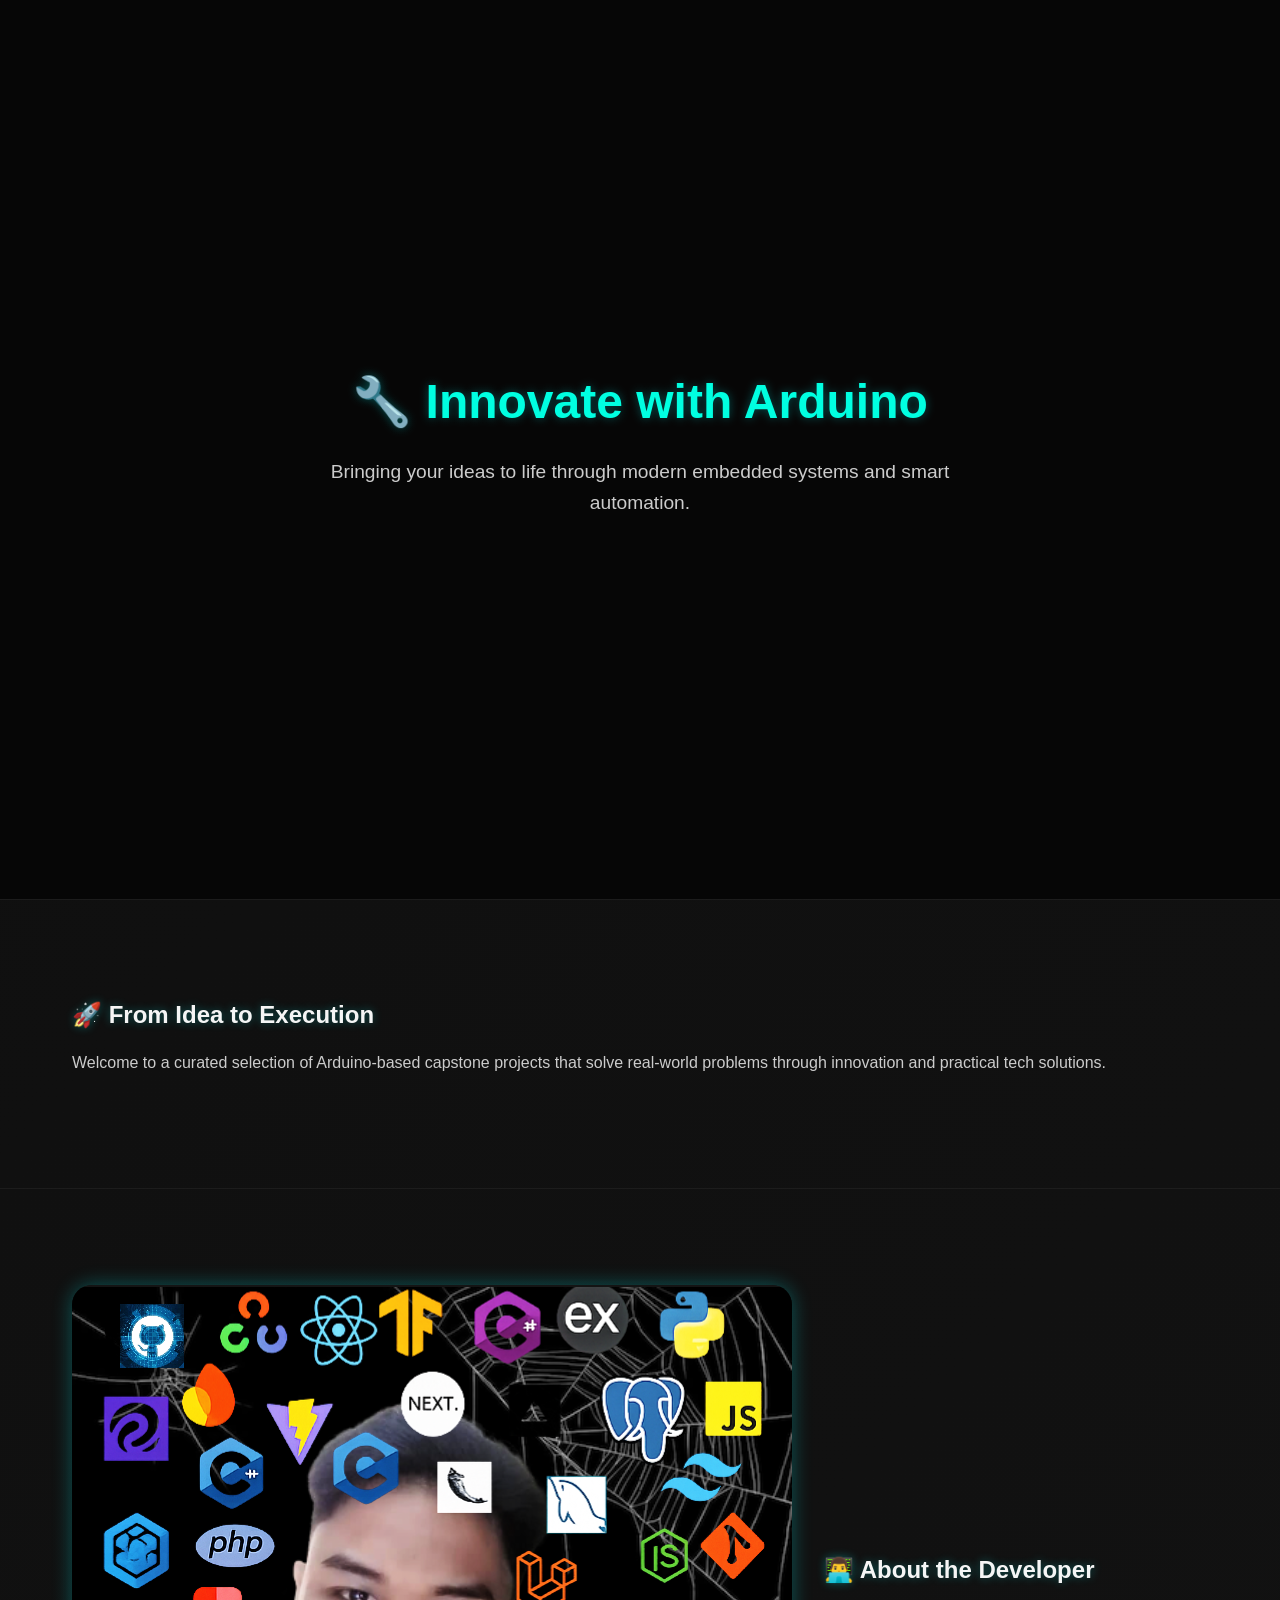
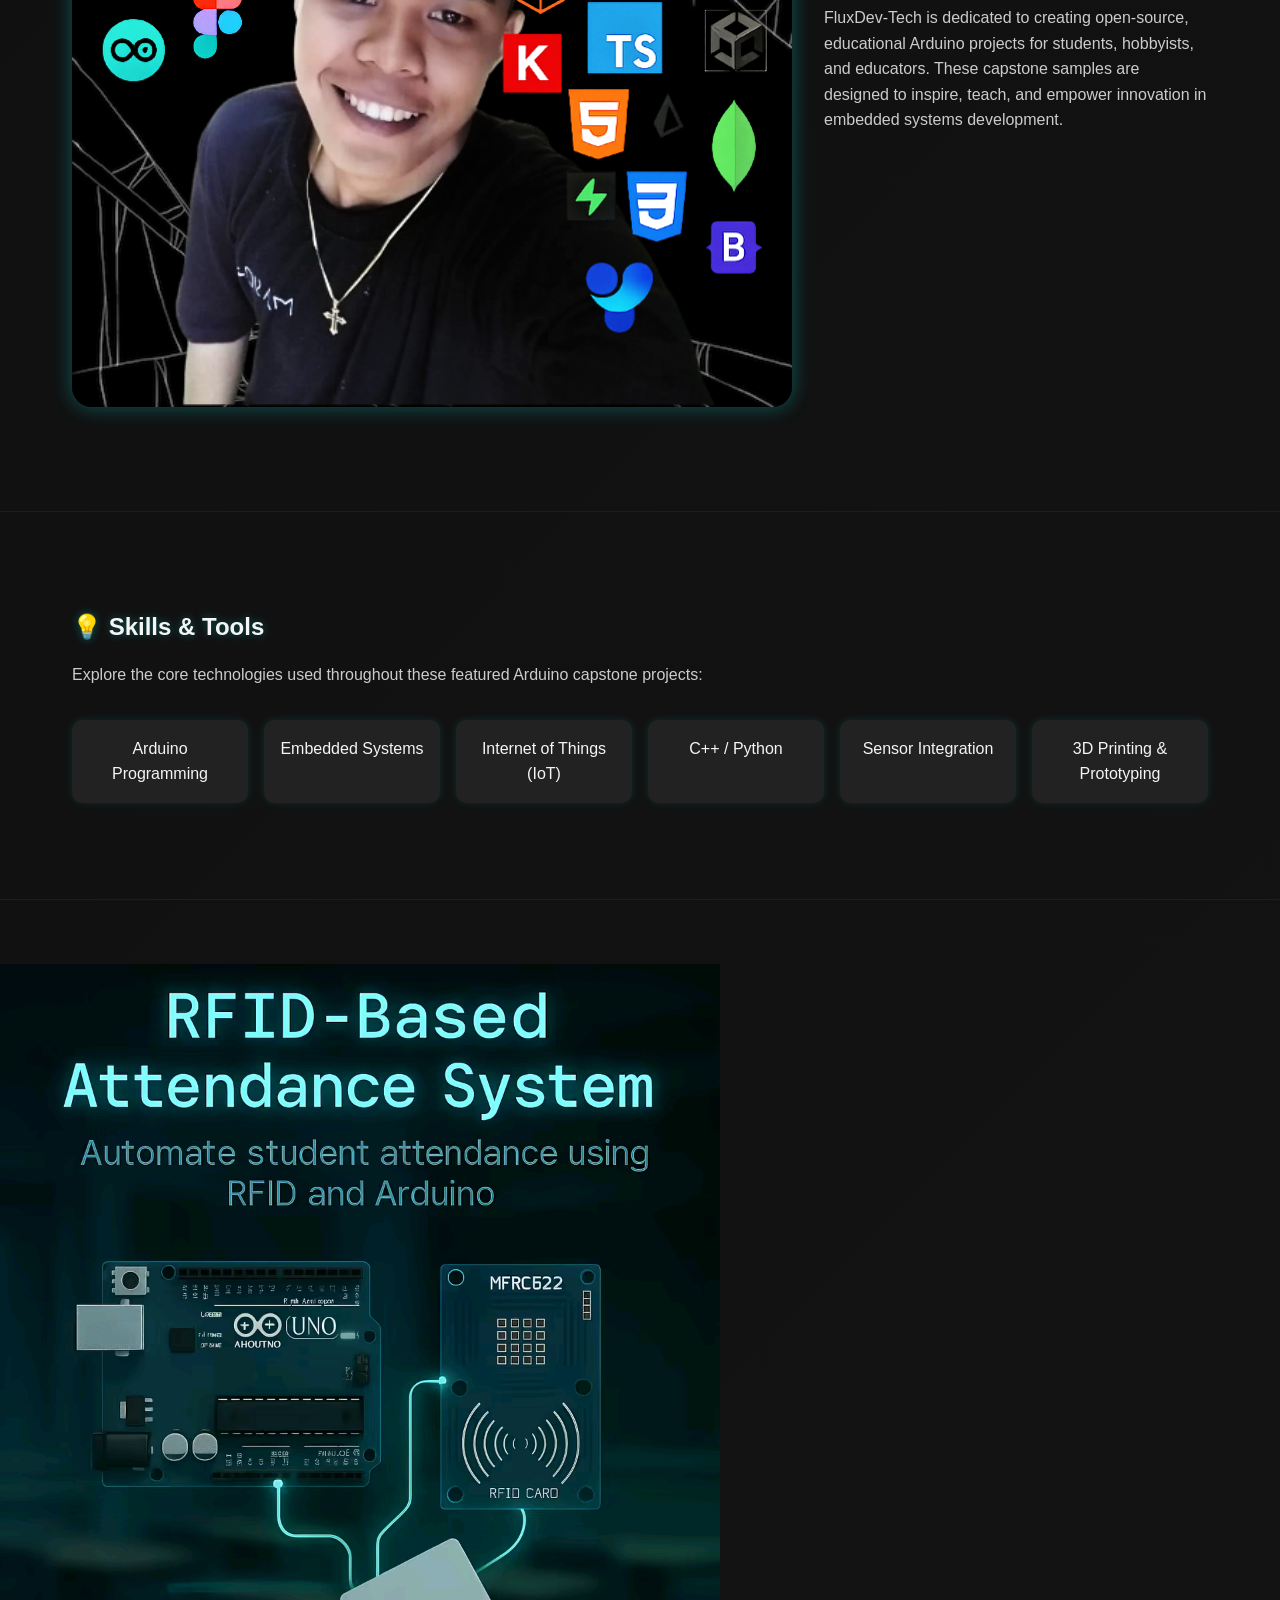
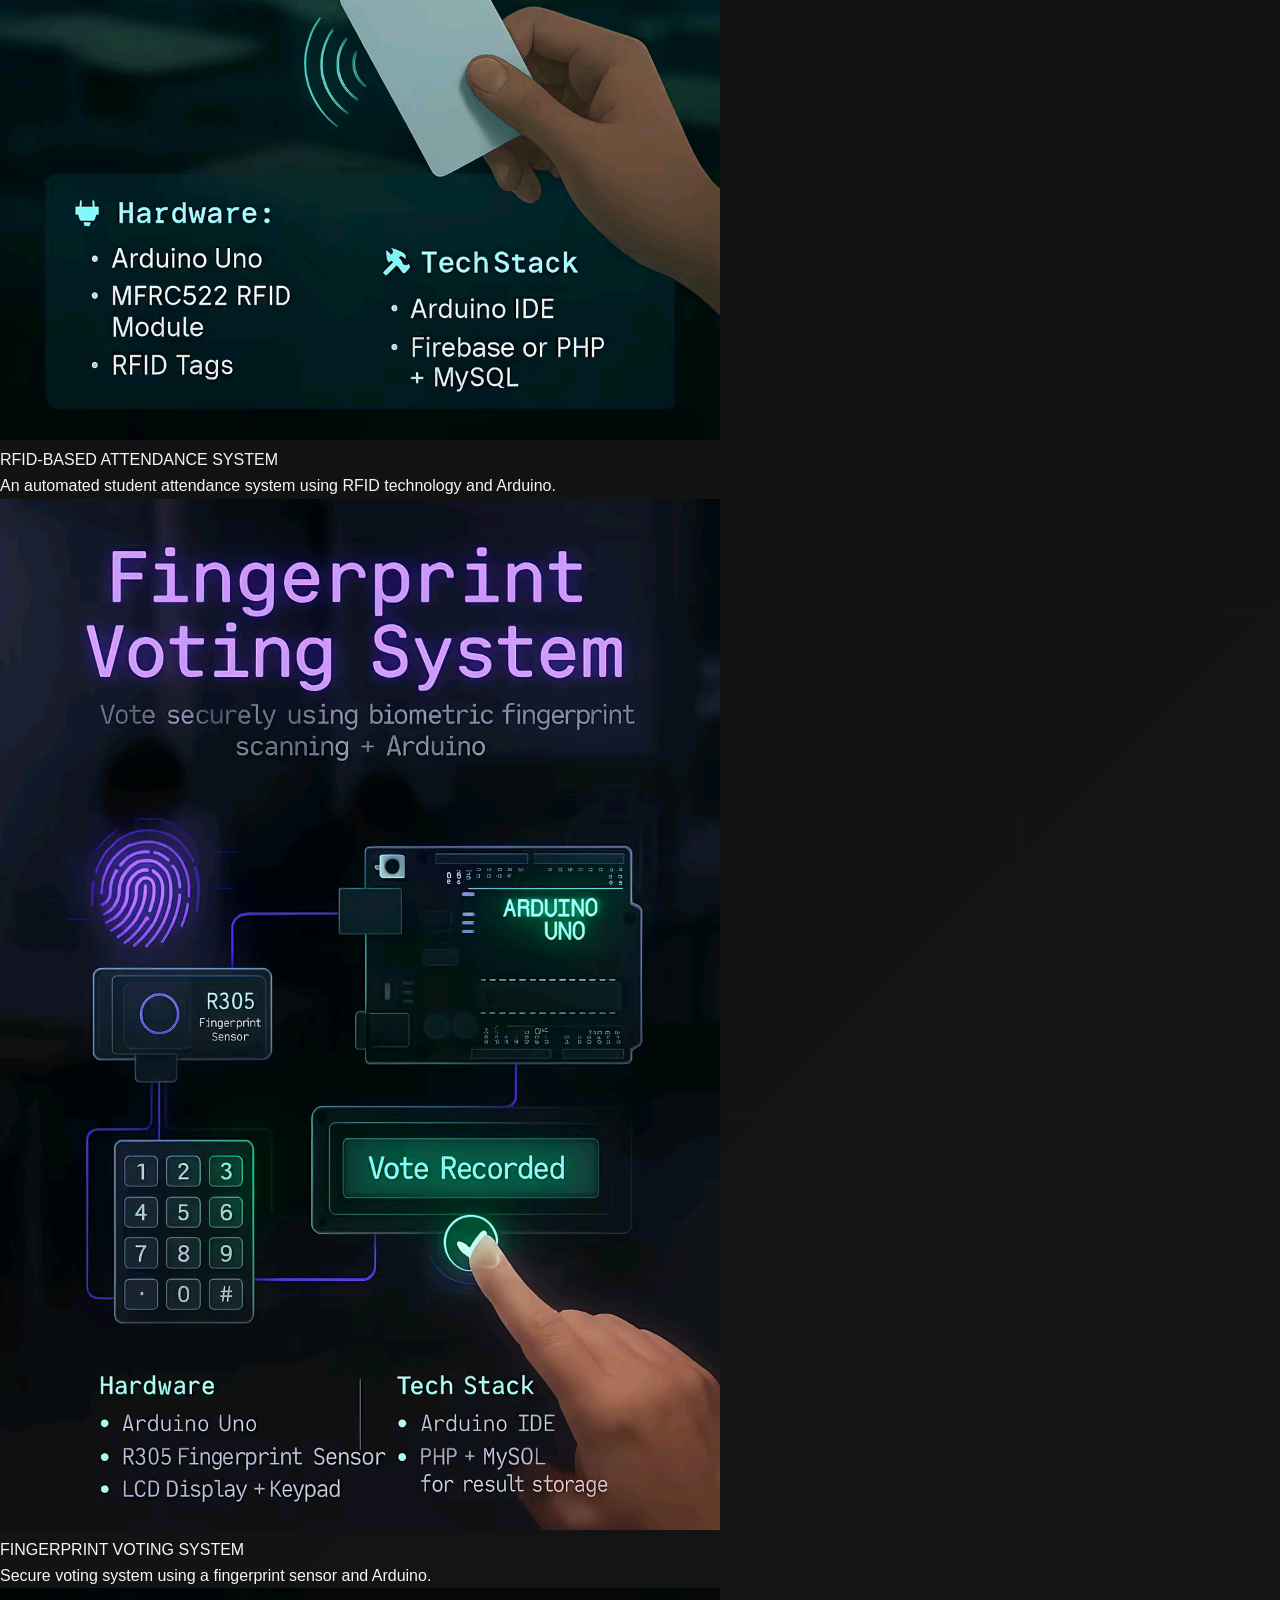
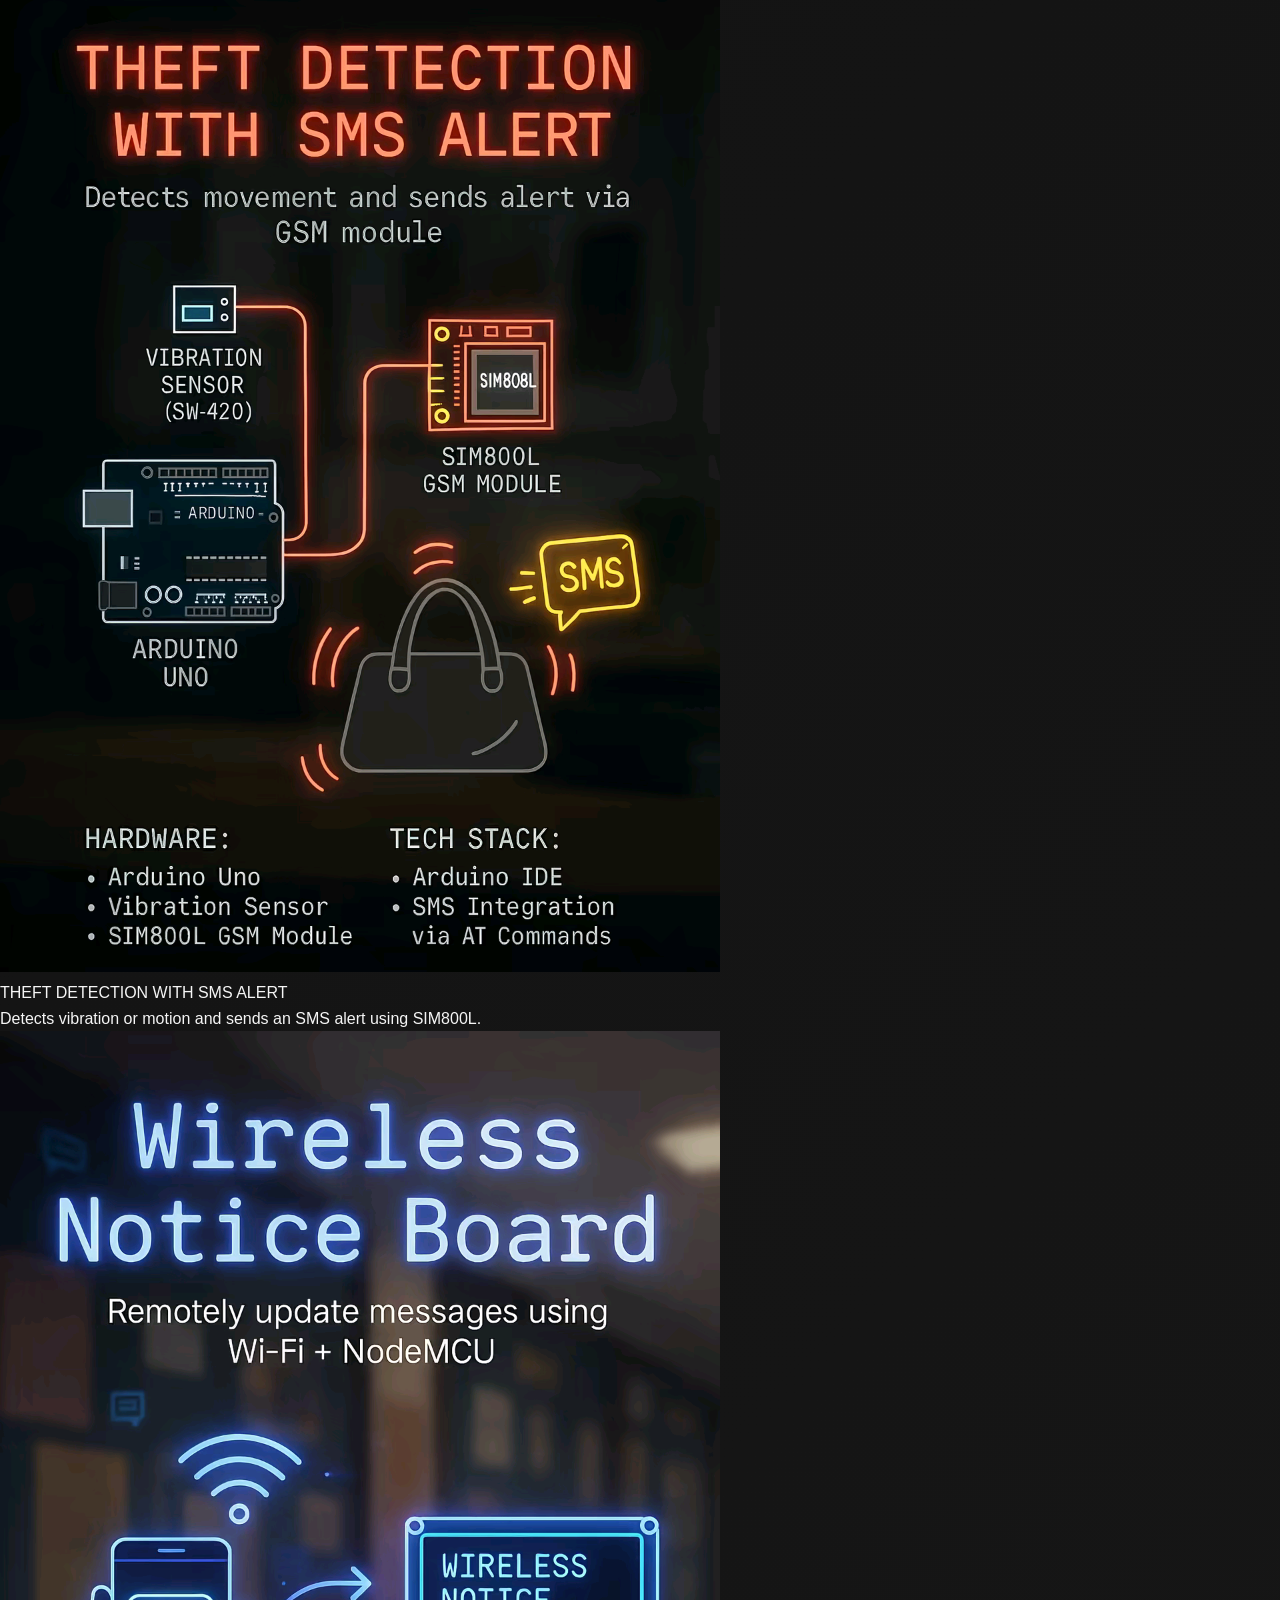
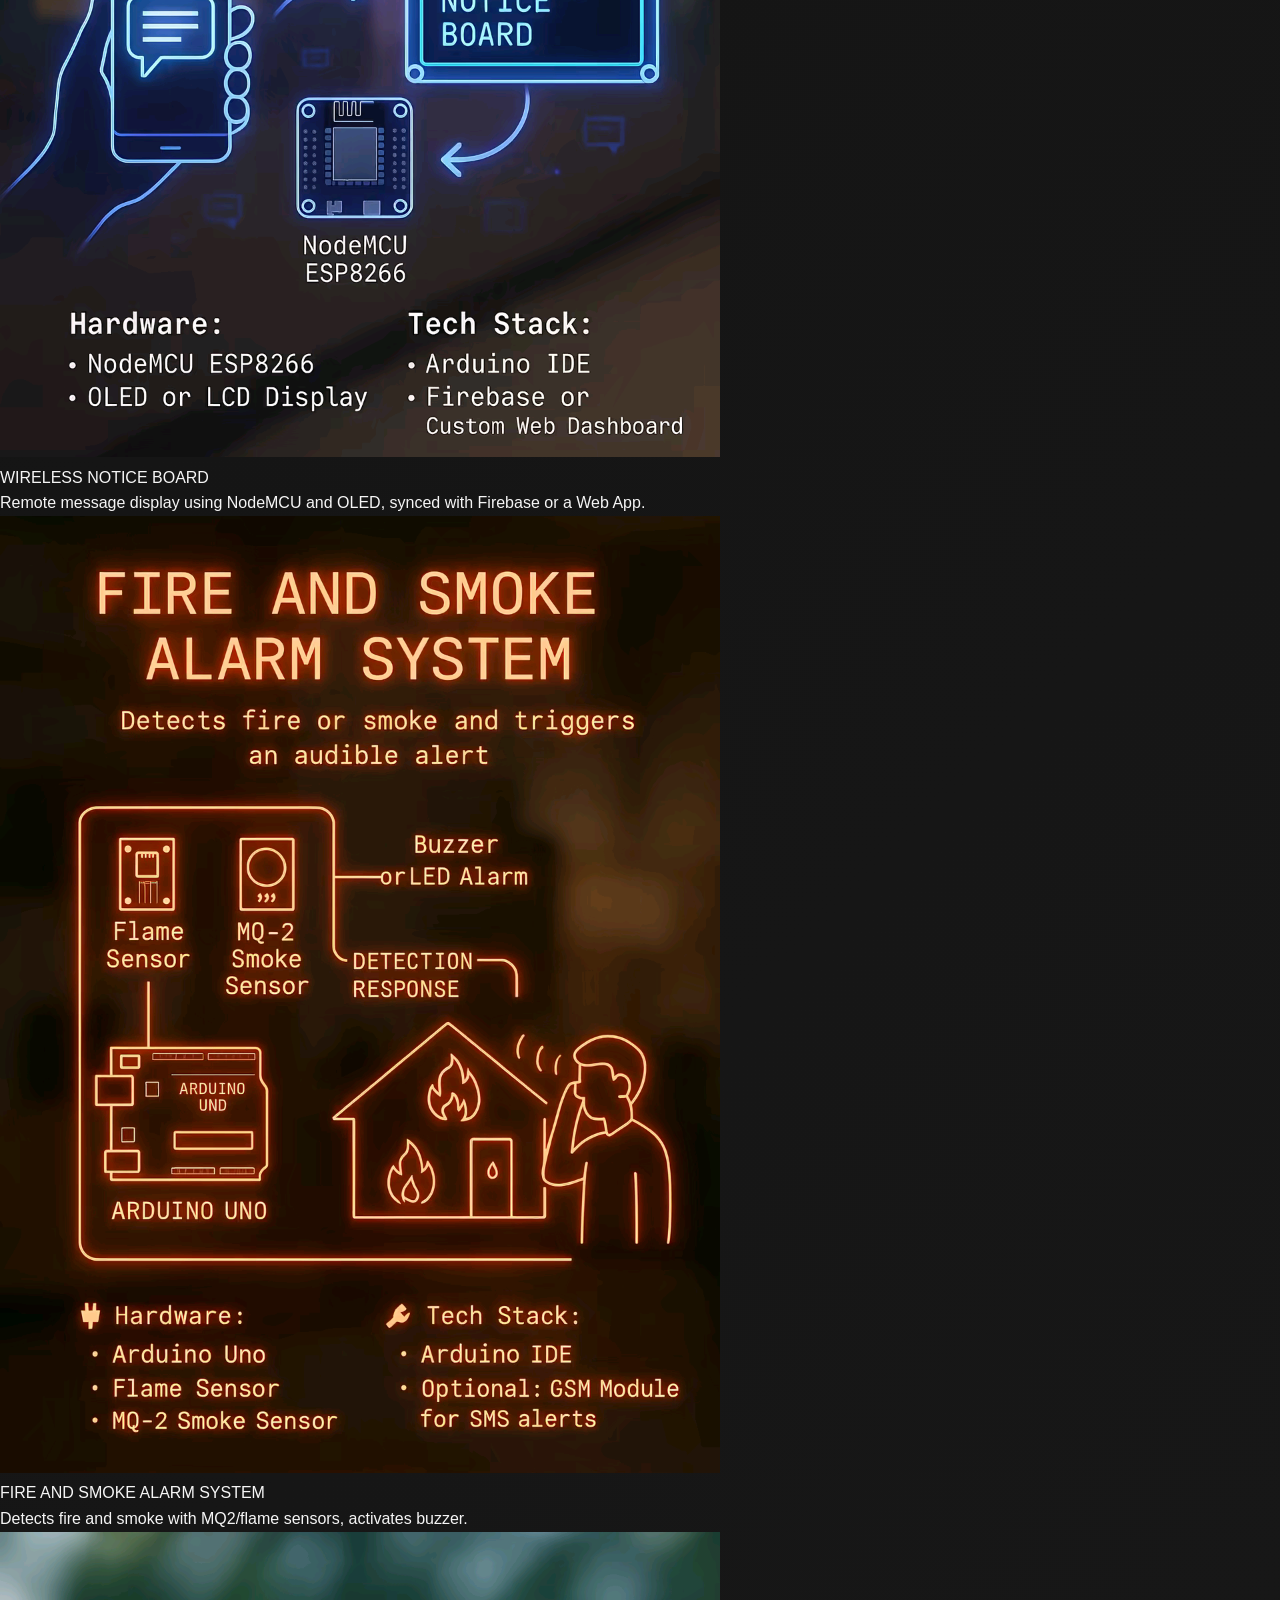
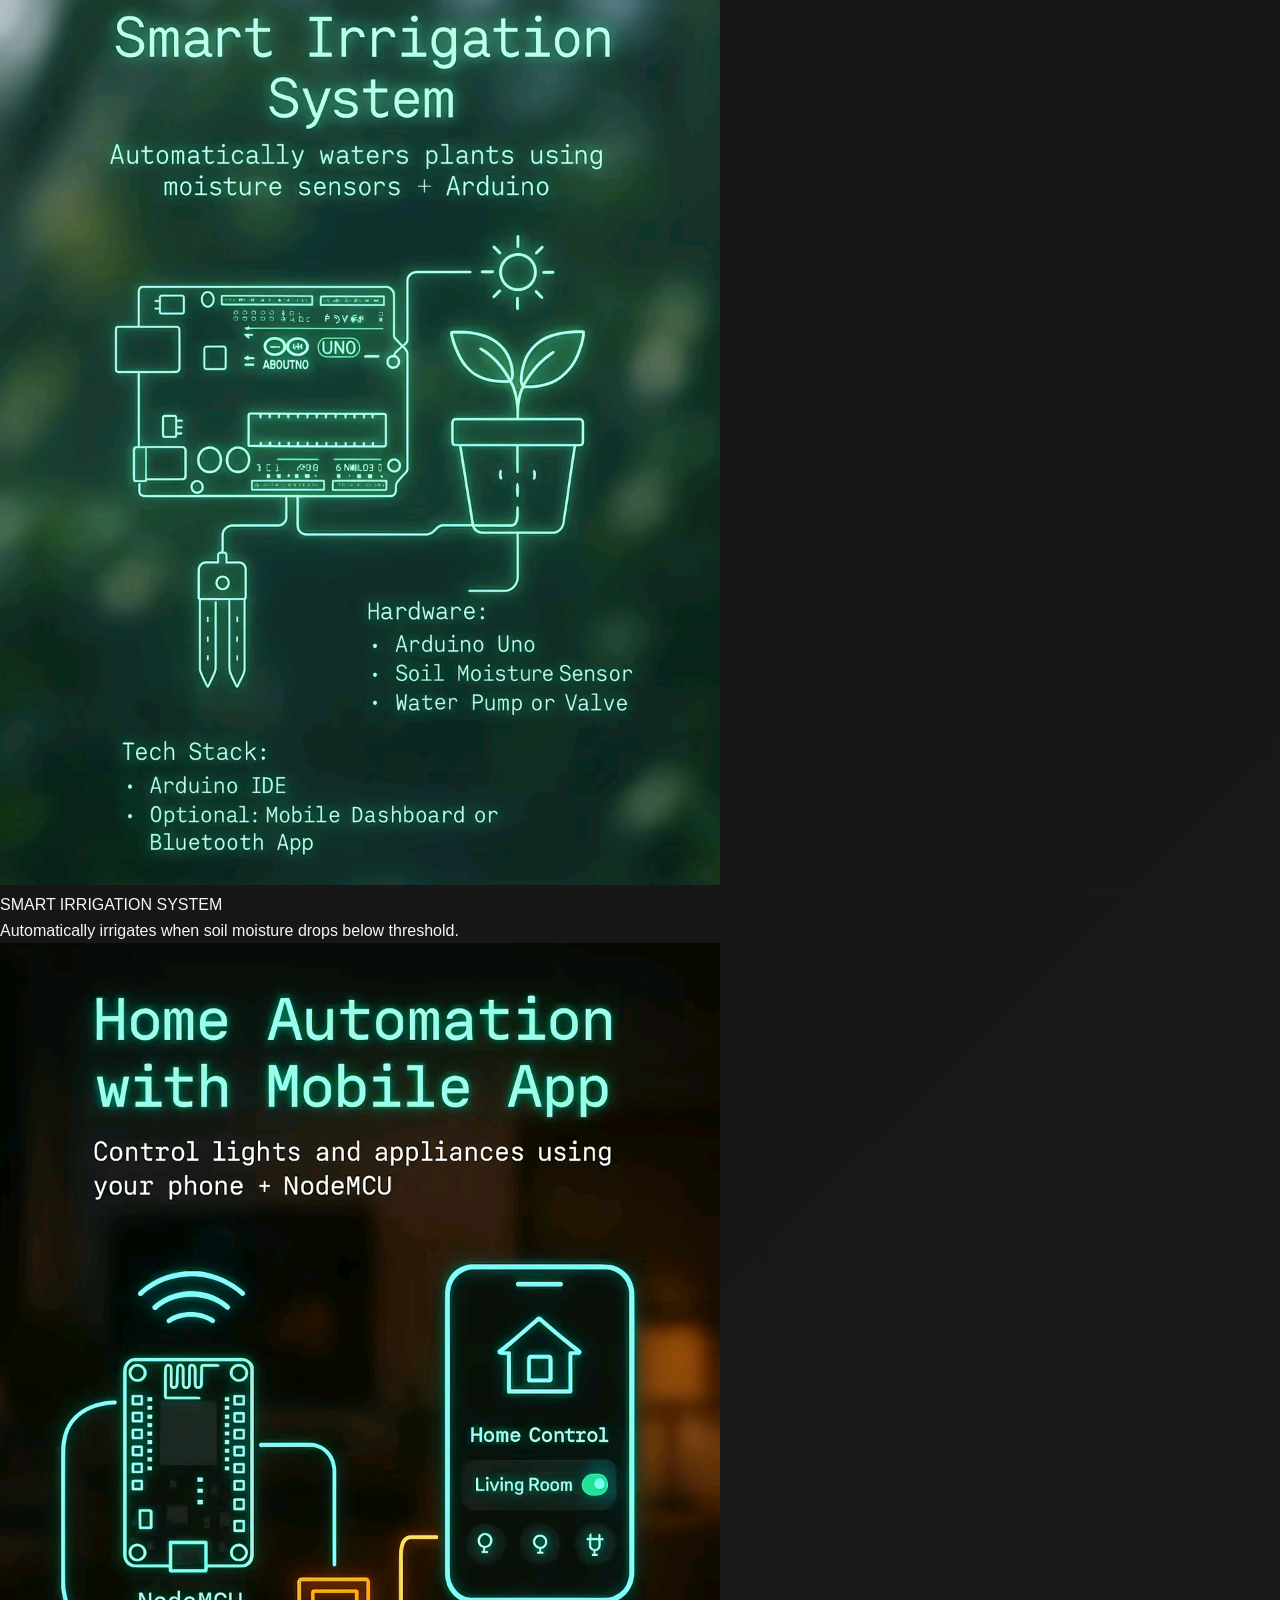
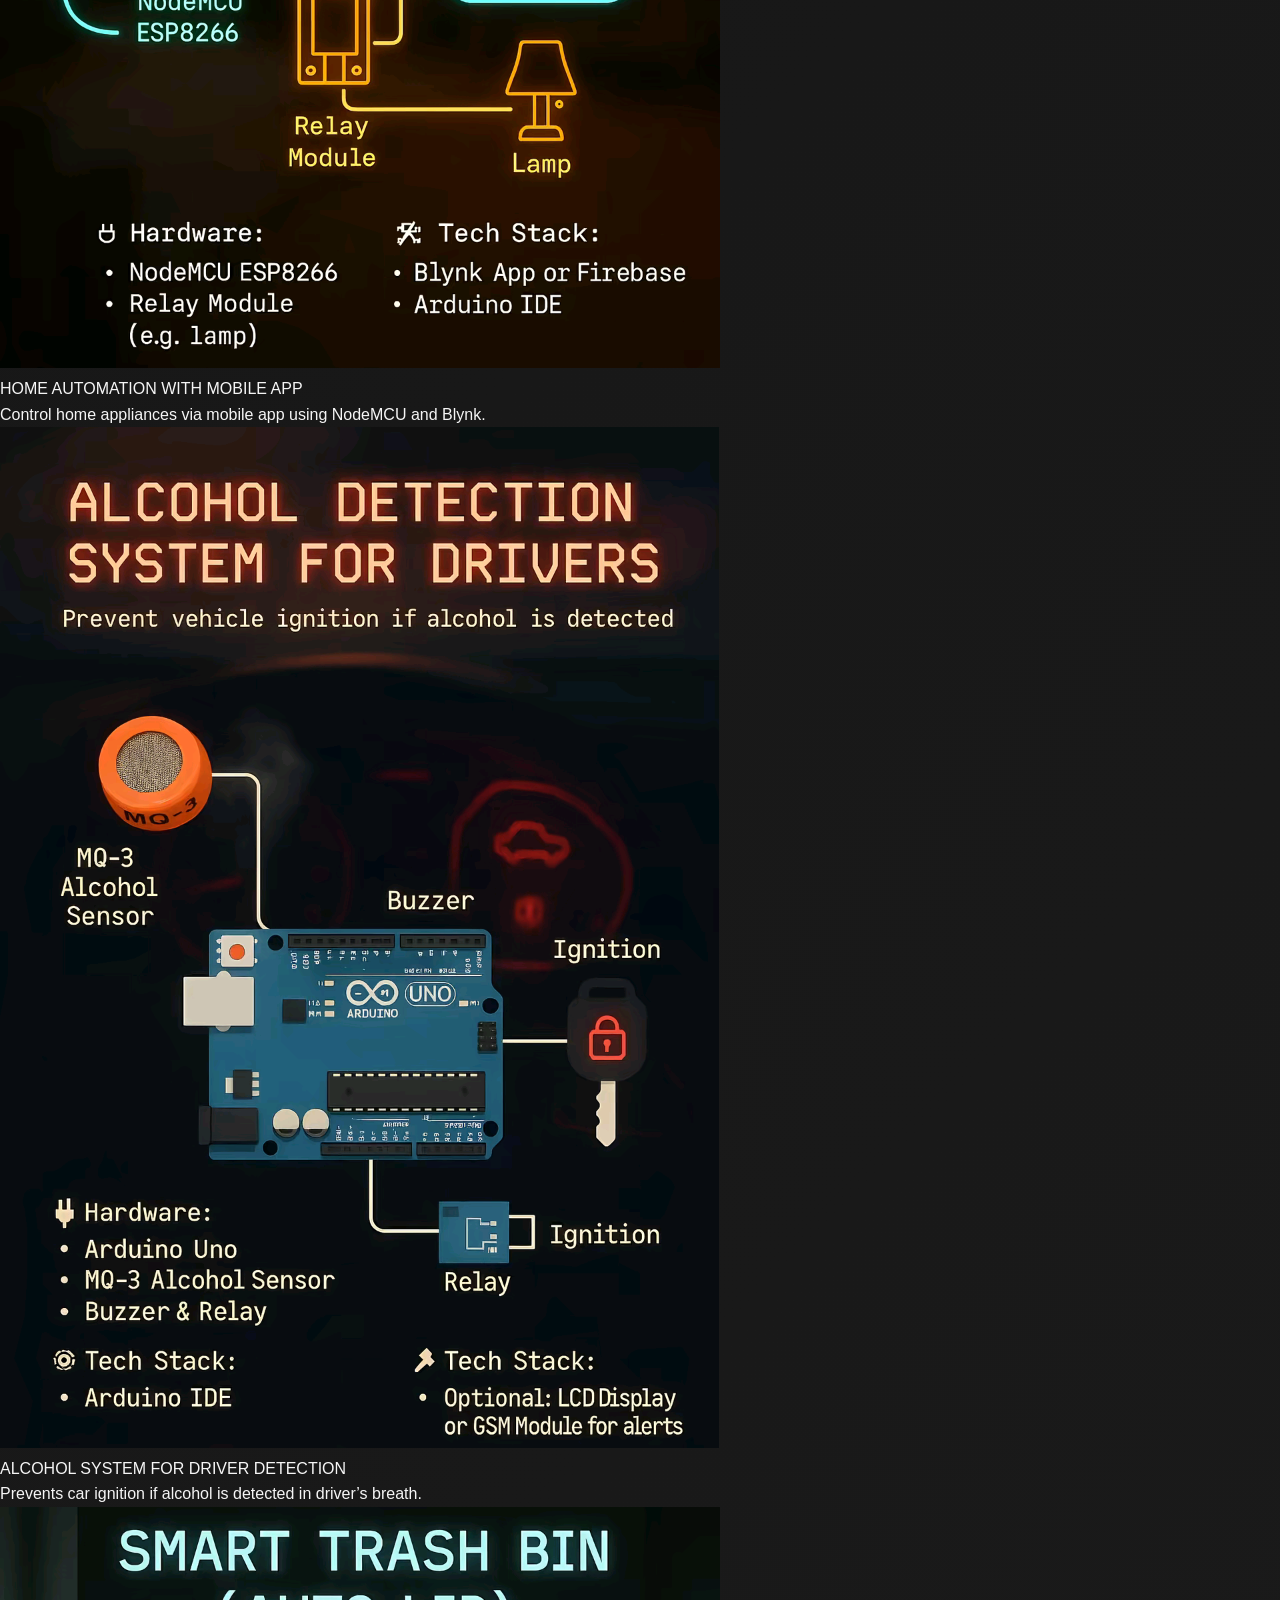
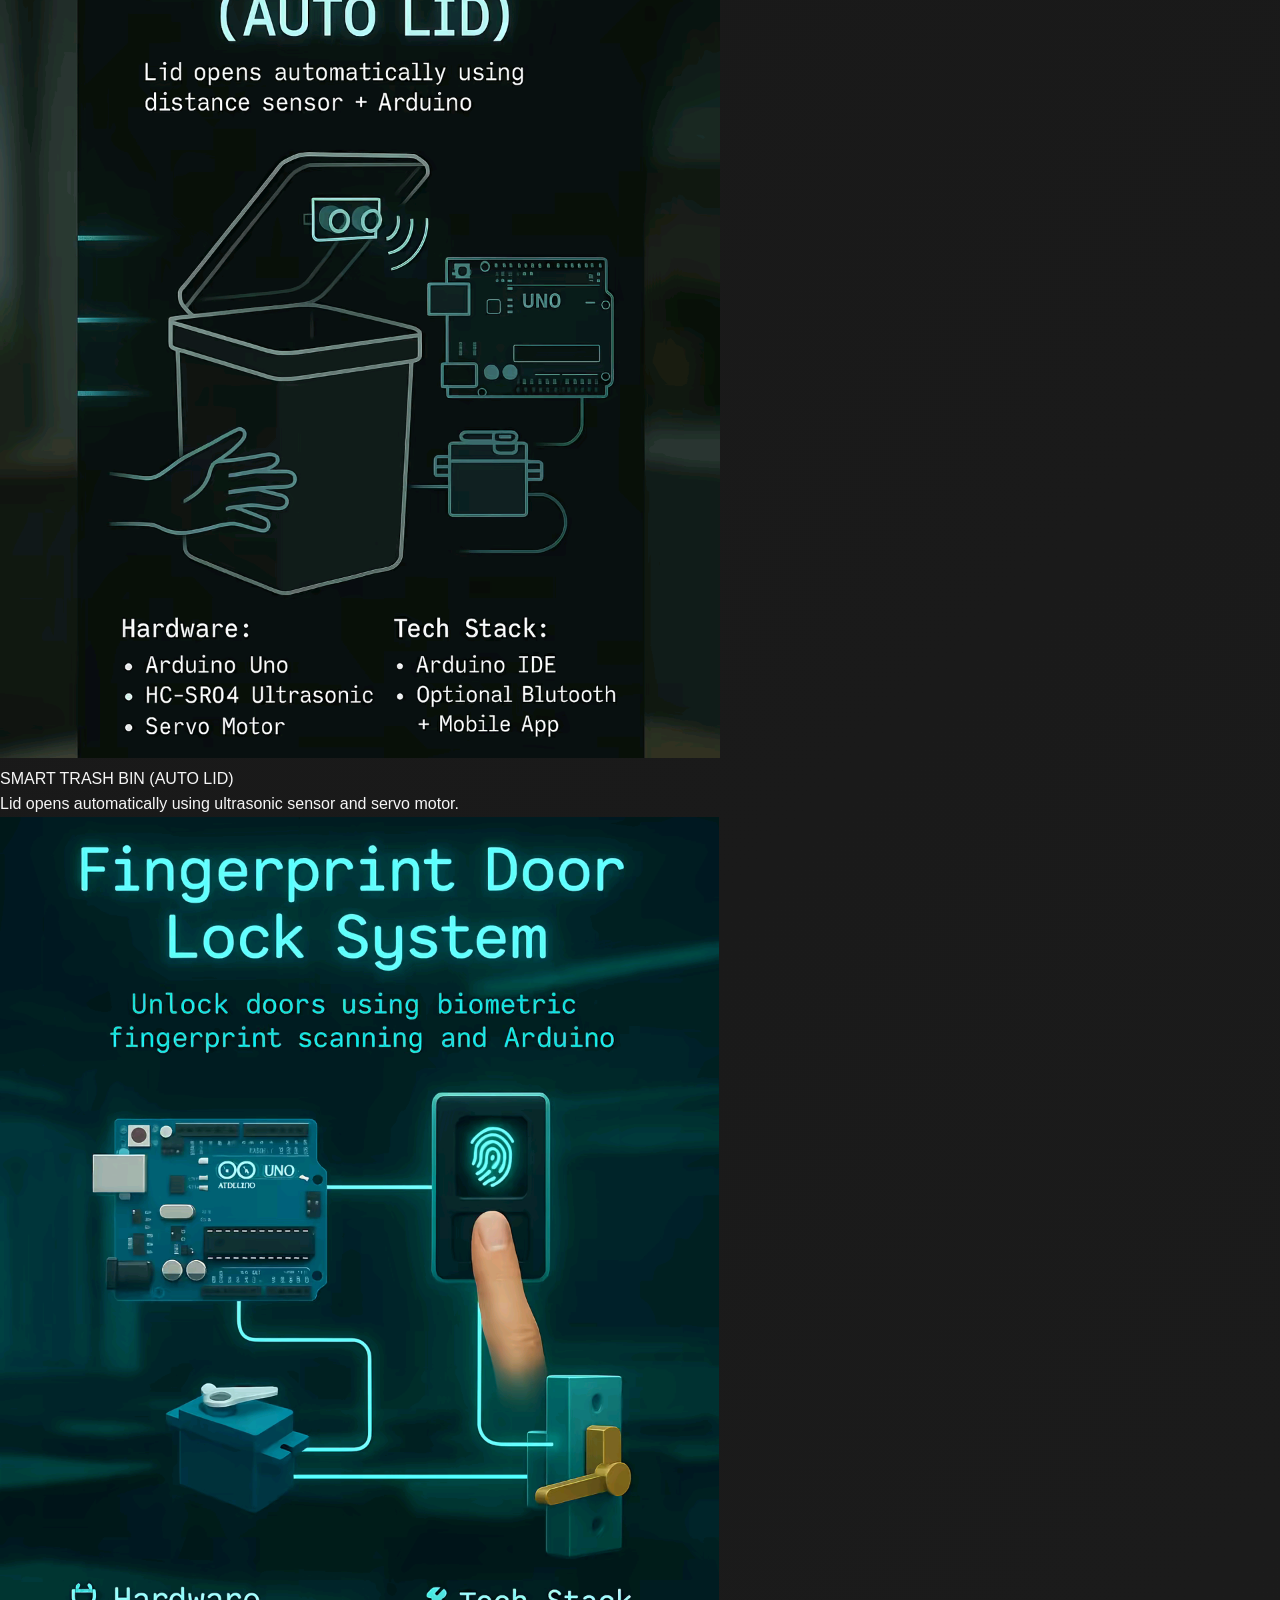
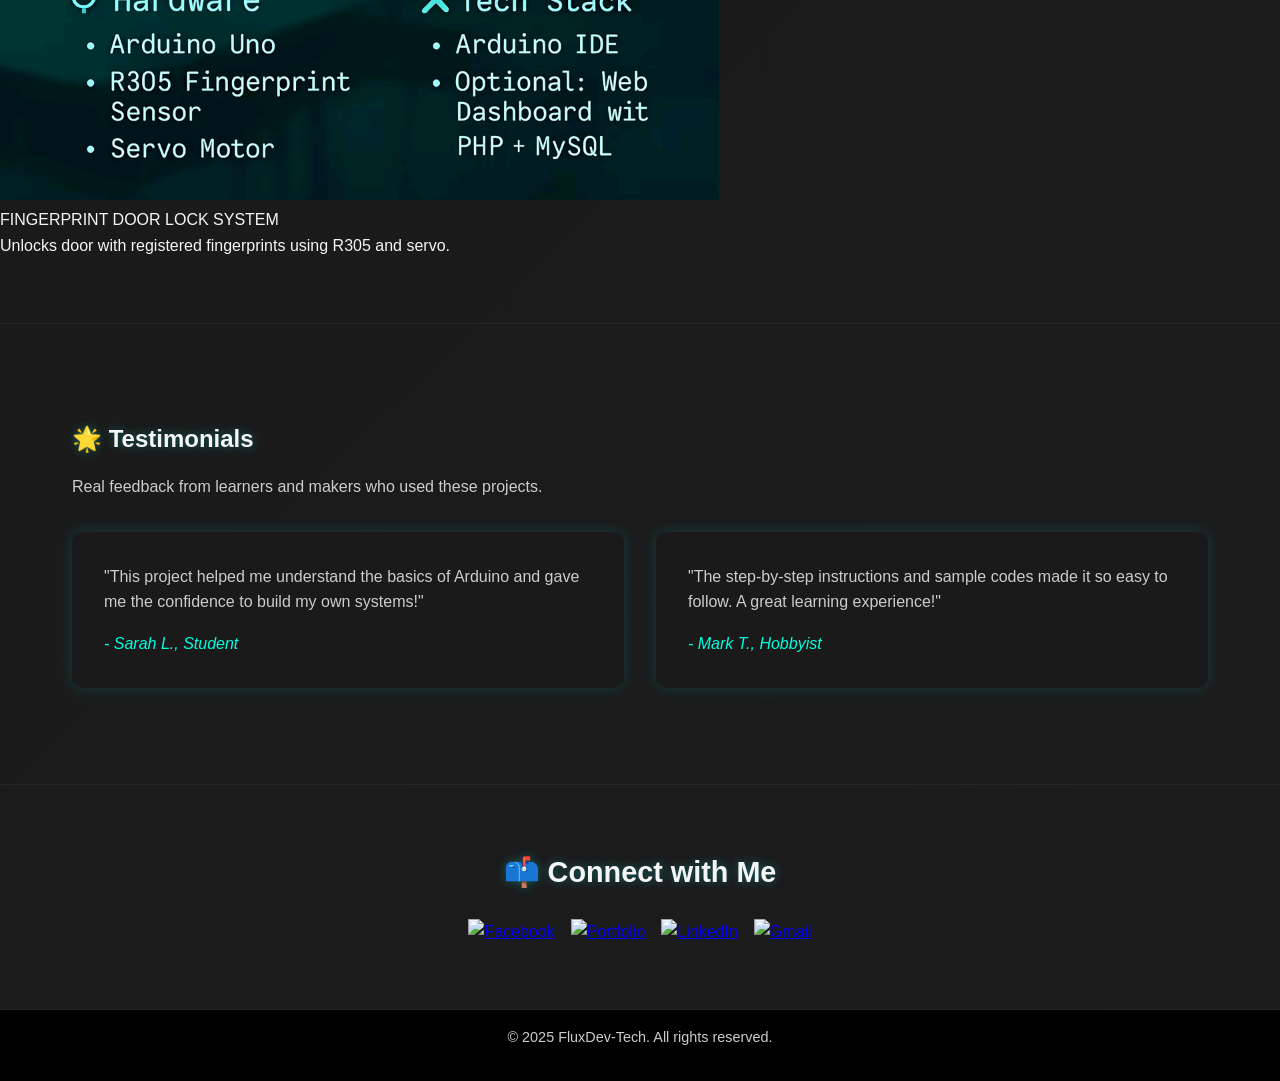
==== commit 89f349ae: "Update index.html" ====
--- a/index.html
+++ b/index.html
@@ -9,107 +9,108 @@
 </head>
 <body>
 
-<!-- Hero Section: Background Only -->
-<section class="hero" data-aos="fade-in">
-  <div class="hero-content">
-    <h1>Bringing Your Ideas to Life with Arduino</h1>
-    <p>Discover the power of creative technology solutions in the world of Arduino projects.</p>
-  </div>
-</section>
+  <!-- Hero Section -->
+  <section class="hero" data-aos="zoom-in">
+    <div class="hero-content container">
+      <h1>🔧 Innovate with Arduino</h1>
+      <p>Bringing your ideas to life through modern embedded systems and smart automation.</p>
+    </div>
+  </section>
 
-<!-- Intro Section -->
-<section class="intro" data-aos="fade-up">
-  <div class="container">
-    <h2>Turning Ideas Into Real-World Solutions</h2>
-    <p>Explore the passion behind every Arduino capstone project. Learn more about the developer and the mission driving these innovations.</p>
-  </div>
-</section>
+  <!-- Intro -->
+  <section class="intro" data-aos="fade-up">
+    <div class="container">
+      <h2>🚀 From Idea to Execution</h2>
+      <p>Welcome to a curated selection of Arduino-based capstone projects that solve real-world problems through innovation and practical tech solutions.</p>
+    </div>
+  </section>
 
-<!-- Featured Arduino Ideas Section -->
-<section class="about" data-aos="fade-up">
-  <div class="container about-flex">
-    <div class="about-img">
-      <img src="assets/img/profile.png" alt="Arduino Projects Showcase">
-    </div>
-    <div class="about-text">
-      <h2>Free Arduino Capstone Samples</h2>
-      <p>Get inspired with a curated list of free Arduino-based capstone project ideas. Each sample highlights a unique real-world application, complete with descriptions, hardware components, and starter code. Whether you're a student, hobbyist, or educator, these ideas are designed to kickstart your next innovation.</p>
-    </div>
-  </div>
-</section>
-
-<!-- Skills Section -->
-<section class="skills" data-aos="fade-up">
-  <div class="container">
-    <h2>Skills & Technologies</h2>
-    <p>Here are some of the skills and technologies used in creating these Arduino projects.</p>
-    <ul class="skills-list">
-      <li>Arduino Programming</li>
-      <li>Embedded Systems</li>
-      <li>IoT Integration</li>
-      <li>C++ & Python</li>
-      <li>Sensor Integration</li>
-      <li>3D Printing</li>
-    </ul>
-  </div>
-</section>
-
-<!-- Project Gallery -->
-<section id="gallery" class="gallery" data-aos="fade-up">
-  <h2>Featured Projects</h2>
-  <p>Explore a gallery of innovative Arduino-based projects.</p>
-  <div class="gallery-cards">
-    <!-- Project Cards will go here -->
-  </div>
-</section>
-
-<!-- Testimonials Section -->
-<section class="testimonials" data-aos="fade-up">
-  <div class="container">
-    <h2>What People Say</h2>
-    <p>Hear from people who’ve been inspired by these Arduino projects.</p>
-    <div class="testimonial-cards">
-      <div class="testimonial-card">
-        <p>"This project helped me understand the basics of Arduino and gave me the confidence to build my own systems!"</p>
-        <span>- Sarah L., Student</span>
+  <!-- About -->
+  <section class="about" data-aos="fade-up">
+    <div class="container about-flex">
+      <div class="about-img">
+        <img src="assets/img/profile.png" alt="FluxDev Tech - Developer Profile">
       </div>
-      <div class="testimonial-card">
-        <p>"The step-by-step instructions and sample codes made it so easy to follow. A great learning experience!"</p>
-        <span>- Mark T., Hobbyist</span>
+      <div class="about-text">
+        <h2>👨‍💻 About the Developer</h2>
+        <p>FluxDev-Tech is dedicated to creating open-source, educational Arduino projects for students, hobbyists, and educators. These capstone samples are designed to inspire, teach, and empower innovation in embedded systems development.</p>
       </div>
     </div>
-  </div>
-</section>
+  </section>
 
-<!-- Connect Section -->
-<section class="connect-section" data-aos="fade-up">
-  <h3>📫 Let's Connect</h3>
-  <div class="social-badges">
-    <a href="https://www.facebook.com/fluxdevtech" target="_blank">
-      <img src="https://img.shields.io/badge/Facebook-1877F2?style=for-the-badge&logo=facebook&logoColor=white" alt="Facebook" />
-    </a>
-    <a href="https://flux-dev-portfolio.vercel.app/" target="_blank">
-      <img src="https://img.shields.io/badge/Portfolio-000000?style=for-the-badge&logo=vercel&logoColor=white" alt="Portfolio" />
-    </a>
-    <a href="https://www.linkedin.com/in/john-martinez-0a96b0377" target="_blank">
-      <img src="https://img.shields.io/badge/LinkedIn-0A66C2?style=for-the-badge&logo=linkedin&logoColor=white" alt="LinkedIn" />
-    </a>
-    <a href="mailto:fluxdevtech@gmail.com" target="_blank">
-      <img src="https://img.shields.io/badge/Gmail-D14836?style=for-the-badge&logo=gmail&logoColor=white" alt="Gmail" />
-    </a>
-  </div>
-</section>
+  <!-- Skills -->
+  <section class="skills" data-aos="fade-up">
+    <div class="container">
+      <h2>💡 Skills & Tools</h2>
+      <p>Explore the core technologies used throughout these featured Arduino capstone projects:</p>
+      <ul class="skills-list">
+        <li>Arduino Programming</li>
+        <li>Embedded Systems</li>
+        <li>Internet of Things (IoT)</li>
+        <li>C++ / Python</li>
+        <li>Sensor Integration</li>
+        <li>3D Printing & Prototyping</li>
+      </ul>
+    </div>
+  </section>
 
-<!-- Footer -->
-<footer data-aos="fade-in">
-  <p>&copy; 2025 FluxDev-Tech. All rights reserved.</p>
-</footer>
+  <!-- Project Gallery -->
+  <section id="gallery" class="gallery-section" data-aos="fade-up">
+    <div class="container">
+      <h2>📸 Project Showcase</h2>
+      <p>Swipe horizontally to explore a gallery of practical, innovative Arduino-based projects.</p>
+      <div class="gallery">
+        <!-- Cards dynamically loaded -->
+      </div>
+    </div>
+  </section>
 
-<script src="projects.js"></script>
-<script src="script.js"></script>
-<script src="https://unpkg.com/aos@2.3.1/dist/aos.js"></script>
-<script>
-  AOS.init();
-</script>
+  <!-- Testimonials -->
+  <section class="testimonials" data-aos="fade-up">
+    <div class="container">
+      <h2>🌟 Testimonials</h2>
+      <p>Real feedback from learners and makers who used these projects.</p>
+      <div class="testimonial-cards">
+        <div class="testimonial-card">
+          <p>"This project helped me understand the basics of Arduino and gave me the confidence to build my own systems!"</p>
+          <span>- Sarah L., Student</span>
+        </div>
+        <div class="testimonial-card">
+          <p>"The step-by-step instructions and sample codes made it so easy to follow. A great learning experience!"</p>
+          <span>- Mark T., Hobbyist</span>
+        </div>
+      </div>
+    </div>
+  </section>
+
+  <!-- Connect Section -->
+  <section class="connect-section" data-aos="fade-up">
+    <h3>📫 Connect with Me</h3>
+    <div class="social-badges">
+      <a href="https://www.facebook.com/fluxdevtech" target="_blank">
+        <img src="https://img.shields.io/badge/Facebook-1877F2?style=for-the-badge&logo=facebook&logoColor=white" alt="Facebook" />
+      </a>
+      <a href="https://flux-dev-portfolio.vercel.app/" target="_blank">
+        <img src="https://img.shields.io/badge/Portfolio-000000?style=for-the-badge&logo=vercel&logoColor=white" alt="Portfolio" />
+      </a>
+      <a href="https://www.linkedin.com/in/john-martinez-0a96b0377" target="_blank">
+        <img src="https://img.shields.io/badge/LinkedIn-0A66C2?style=for-the-badge&logo=linkedin&logoColor=white" alt="LinkedIn" />
+      </a>
+      <a href="mailto:fluxdevtech@gmail.com" target="_blank">
+        <img src="https://img.shields.io/badge/Gmail-D14836?style=for-the-badge&logo=gmail&logoColor=white" alt="Gmail" />
+      </a>
+    </div>
+  </section>
+
+  <!-- Footer -->
+  <footer data-aos="fade-in">
+    <p>&copy; 2025 FluxDev-Tech. All rights reserved.</p>
+  </footer>
+
+  <!-- Scripts -->
+  <script src="projects.js"></script>
+  <script src="script.js"></script>
+  <script src="https://unpkg.com/aos@2.3.1/dist/aos.js"></script>
+  <script>AOS.init();</script>
 </body>
 </html>
--- a/styles.css
+++ b/styles.css
@@ -1,370 +1,223 @@
-/**
- * ✨ Capstone Project UI Redesign - Cyber Neon Glow Theme
- * Author: FluxDev-Tech | Designed for Arduino Showcase
- */
-
-/* RESET & BASE */
+/* Reset & Base Styles */
 * {
-  box-sizing: border-box;
   margin: 0;
   padding: 0;
-}
-
-:root {
-  --color-bg: #0a0f2c;
-  --color-card: #11173d;
-  --color-text: #f0f4ff;
-  --color-accent: #00bcd4;
-  --color-subtle: #cccccc;
-  --color-code-bg: #1a1a1a;
-  --color-glow: rgba(0, 255, 255, 0.25);
-  --color-glow-strong: rgba(0, 255, 255, 0.5);
-  --gradient-overlay: linear-gradient(145deg, #0a0f2c 0%, #11173d 100%);
-  --border-radius: 14px;
+  box-sizing: border-box;
+  scroll-behavior: smooth;
 }
 
 body {
-  font-family: "Segoe UI", sans-serif;
-  background: radial-gradient(circle at top center, var(--color-bg), #000 90%),
-    repeating-linear-gradient(45deg, rgba(0, 255, 255, 0.04) 0px, transparent 2px, transparent 40px),
-    repeating-linear-gradient(-45deg, rgba(0, 255, 255, 0.04) 0px, transparent 2px, transparent 40px);
-  color: var(--color-text);
-  min-height: 100vh;
+  font-family: 'Segoe UI', Tahoma, Geneva, Verdana, sans-serif;
+  background: linear-gradient(135deg, #0f0f0f, #1c1c1c);
+  color: #f5f5f5;
+  line-height: 1.6;
   overflow-x: hidden;
-  line-height: 1.7;
-  background-color: var(--color-bg);
-}
-
-header {
-  text-align: center;
-  padding: 3rem 1rem;
-  background-color: #0d1117;
-  box-shadow: 0 0 20px var(--color-glow);
-}
-
-header h1 {
-  font-size: 2.8rem;
-  color: var(--color-accent);
-  text-shadow: 0 0 10px var(--color-accent);
-}
-
-header p {
-  color: #aaa;
-  margin-top: 0.5rem;
-  font-size: 1rem;
-}
-
-.intro {
-  background: var(--gradient-overlay);
-  padding: 3rem 1rem;
-  text-align: center;
-  box-shadow: 0 2px 15px var(--color-glow);
-}
-
-.intro .container {
-  max-width: 800px;
+}
+
+.container {
+  max-width: 1200px;
+  padding: 2rem;
   margin: auto;
 }
 
-.intro h2 {
-  color: var(--color-accent);
-  font-size: 2rem;
+h1, h2, h3 {
+  font-weight: 700;
   margin-bottom: 1rem;
-  text-shadow: 0 0 8px var(--color-accent);
-}
-
-.intro p {
-  color: var(--color-subtle);
-  font-size: 1.1rem;
-}
-
-.about {
+  text-shadow: 0 0 10px rgba(0,255,255,0.3);
+}
+
+p {
+  margin-bottom: 1rem;
+  color: #ccc;
+}
+
+section {
+  padding: 4rem 0;
+  border-bottom: 1px solid rgba(255,255,255,0.05);
+}
+
+/* Hero Section */
+.hero {
+  background: url('assets/img/hero-bg.jpg') center/cover no-repeat;
+  height: 100vh;
+  display: flex;
+  align-items: center;
+  justify-content: center;
+  text-align: center;
+  color: #fff;
   position: relative;
-  padding: 4rem 1rem;
-  background: #0d1117;
-  z-index: 1;
-  overflow: hidden;
-}
-
-.about::before {
-  content: "";
+}
+
+.hero::before {
+  content: '';
   position: absolute;
   inset: 0;
-  background: url('assets/img/IMG_20250727_200516.png') center/cover no-repeat fixed;
-  z-index: -1;
-  opacity: 0.2;
-  filter: brightness(0.4);
-}
-
-.about .container {
-  max-width: 900px;
-  margin: auto;
-  background-color: rgba(13, 17, 23, 0.85);
-  padding: 2rem;
-  border-radius: var(--border-radius);
-  box-shadow: 0 0 20px var(--color-glow);
-}
-
-.about h2 {
-  color: var(--color-accent);
-  font-size: 2rem;
+  background: rgba(0, 0, 0, 0.6);
+}
+
+.hero-content {
+  position: relative;
+  z-index: 1;
+  max-width: 700px;
+}
+
+.hero h1 {
+  font-size: 3rem;
   margin-bottom: 1rem;
-}
-
+  color: #00ffe1;
+}
+
+.hero p {
+  font-size: 1.2rem;
+  color: #ccc;
+}
+
+/* About Flex */
 .about-flex {
   display: flex;
+  flex-wrap: wrap;
   gap: 2rem;
-  flex-wrap: wrap;
   align-items: center;
 }
 
 .about-img img {
-  width: 220px;
-  border-radius: 12px;
-  box-shadow: 0 0 18px rgba(0, 255, 255, 0.4);
+  max-width: 100%;
+  border-radius: 20px;
+  box-shadow: 0 0 20px rgba(0,255,255,0.3);
 }
 
 .about-text {
   flex: 1;
-  min-width: 250px;
-  color: #ccc;
-}
-
+}
+
+/* Skills */
+.skills-list {
+  display: grid;
+  grid-template-columns: repeat(auto-fit, minmax(160px, 1fr));
+  gap: 1rem;
+  list-style: none;
+  margin-top: 2rem;
+}
+
+.skills-list li {
+  background: #222;
+  padding: 1rem;
+  text-align: center;
+  border-radius: 10px;
+  box-shadow: 0 0 10px rgba(0,255,255,0.1);
+  transition: transform 0.3s;
+}
+
+.skills-list li:hover {
+  transform: scale(1.05);
+}
+
+/* Gallery */
 .gallery {
   display: flex;
+  overflow-x: auto;
   gap: 1.5rem;
-  overflow-x: auto;
-  padding: 2rem 1rem;
+  padding: 1rem 0;
   scroll-snap-type: x mandatory;
-  scroll-padding: 1rem;
 }
 
 .gallery::-webkit-scrollbar {
-  height: 8px;
+  height: 10px;
 }
 
 .gallery::-webkit-scrollbar-thumb {
-  background: #00ffff55;
-  border-radius: 4px;
-}
-
-.gallery.hidden {
-  display: none !important;
-}
-
-.card {
-  flex: 0 0 auto;
-  width: 300px;
-  background: var(--color-card);
-  border-radius: 16px;
-  overflow: hidden;
-  scroll-snap-align: start;
-  transition: transform 0.3s, box-shadow 0.3s;
-  cursor: pointer;
-  animation: pulse-border 4s infinite ease-in-out;
-  border-left: 4px solid transparent;
-  position: relative;
-}
-
-.card::after {
-  content: "";
-  position: absolute;
-  inset: 0;
-  border-radius: 16px;
-  pointer-events: none;
-  box-shadow: inset 0 0 40px rgba(0, 255, 255, 0.1);
-}
-
-.card:nth-child(3n + 1) {
-  border-color: #00bcd4;
-  box-shadow: -5px 0 25px #00bcd4aa;
-}
-
-.card:nth-child(3n + 2) {
-  border-color: #1de9b6;
-  box-shadow: -5px 0 25px #1de9b6aa;
-}
-
-.card:nth-child(3n + 3) {
-  border-color: #7c4dff;
-  box-shadow: -5px 0 25px #7c4dffaa;
-}
-
-.card:hover {
-  transform: scale(1.05);
-}
-
-.card img {
-  width: 100%;
-  height: 180px;
-  object-fit: cover;
-}
-
-.card-body {
+  background: #00ffe1;
+  border-radius: 10px;
+}
+
+.gallery .card {
+  min-width: 300px;
+  background: #111;
+  padding: 1.5rem;
+  border-radius: 20px;
+  scroll-snap-align: center;
+  box-shadow: 0 0 15px rgba(0,255,255,0.2);
+  transition: transform 0.3s;
+}
+
+.gallery .card:hover {
+  transform: translateY(-10px);
+}
+
+/* Testimonials */
+.testimonial-cards {
+  display: grid;
+  gap: 2rem;
+  grid-template-columns: repeat(auto-fit, minmax(300px, 1fr));
+  margin-top: 2rem;
+}
+
+.testimonial-card {
+  background: #1a1a1a;
+  border-radius: 10px;
+  padding: 2rem;
+  box-shadow: 0 0 15px rgba(0,255,255,0.15);
+}
+
+.testimonial-card span {
+  display: block;
+  margin-top: 1rem;
+  font-style: italic;
+  color: #00ffe1;
+}
+
+/* Connect Section */
+.connect-section h3 {
+  text-align: center;
+  font-size: 1.8rem;
+  margin-bottom: 1.5rem;
+}
+
+.social-badges {
+  display: flex;
+  justify-content: center;
+  gap: 1rem;
+  flex-wrap: wrap;
+}
+
+.social-badges img {
+  transition: transform 0.3s;
+}
+
+.social-badges a:hover img {
+  transform: scale(1.1);
+}
+
+/* Footer */
+footer {
+  background: #000;
+  text-align: center;
   padding: 1rem;
-}
-
-.card-title {
-  font-size: 1.2rem;
-  font-weight: bold;
-  margin-bottom: 0.5rem;
-  color: var(--color-accent);
-}
-
-.card-desc {
-  font-size: 0.95rem;
-  color: #ccc;
-}
-
-.details {
-  display: none;
-  max-width: 900px;
-  margin: auto;
-  padding: 2rem;
-  background: var(--color-card);
-  border-radius: 10px;
-  box-shadow: 0 0 15px var(--color-accent);
-  animation: fadeIn 0.5s ease-in-out;
-}
-
-.details.active {
-  display: block;
-}
-
-.details h2 {
-  color: var(--color-accent);
-  margin-bottom: 1rem;
-}
-
-.details img {
-  width: 100%;
-  max-height: 300px;
-  object-fit: cover;
-  border-radius: 12px;
-  margin-bottom: 1rem;
-}
-
-.back-btn {
-  display: inline-block;
-  background: var(--color-accent);
-  color: #fff;
-  padding: 0.6rem 1.2rem;
-  border-radius: 6px;
-  font-weight: bold;
-  text-decoration: none;
-  margin-bottom: 1rem;
-  box-shadow: 0 0 12px var(--color-accent);
-  transition: background 0.3s ease;
-}
-
-.back-btn:hover {
-  background: #02acc9;
-}
-
-pre {
-  background: var(--color-code-bg);
-  color: #8aff80;
-  padding: 1rem;
-  overflow-x: auto;
-  border-radius: 6px;
-  white-space: pre-wrap;
-  box-shadow: 0 0 10px #00ff8855;
-  border: 1px solid #00ff88;
-  font-family: "Courier New", monospace;
-}
-
-.connect-section {
-  text-align: center;
-  margin: 60px 0 40px;
-  padding: 20px;
-}
-
-.connect-section h3 {
-  font-size: 2rem;
-  margin-bottom: 20px;
-  color: var(--color-text);
-  letter-spacing: 1px;
-  font-weight: 600;
-  position: relative;
-}
-
-.connect-section h3::after {
-  content: "";
-  display: block;
-  width: 60px;
-  height: 4px;
-  background: var(--color-accent);
-  margin: 12px auto 0;
-  border-radius: 4px;
-}
-
-.social-badges {
-  display: flex;
-  justify-content: center;
-  flex-wrap: wrap;
-  gap: 16px;
-  margin-top: 20px;
-}
-
-.social-badges a img {
-  transition: transform 0.3s ease, box-shadow 0.3s ease;
-}
-
-.social-badges a:hover img {
-  transform: translateY(-4px) scale(1.05);
-  box-shadow: 0 6px 12px rgba(0, 0, 0, 0.15);
-}
-
-footer {
-  text-align: center;
-  color: #777;
-  padding: 2rem 1rem;
+  color: #888;
   font-size: 0.9rem;
-  background: #0d1117;
-  margin-top: 2rem;
-  box-shadow: 0 -2px 10px var(--color-glow);
-}
-
-@keyframes pulse-border {
-  0%, 100% {
-    box-shadow: 0 0 10px var(--color-glow);
-  }
-  50% {
-    box-shadow: 0 0 25px var(--color-glow-strong);
-  }
-}
-
-@keyframes fadeIn {
-  from {
-    opacity: 0;
-    transform: translateY(20px);
-  }
-  to {
-    opacity: 1;
-    transform: translateY(0);
-  }
-}
-
+}
+
+/* Responsive */
 @media (max-width: 768px) {
-  .card {
-    width: 90vw;
-  }
-
-  header h1 {
+  .about-flex {
+    flex-direction: column;
+  }
+
+  .hero h1 {
     font-size: 2.2rem;
   }
 
-  .gallery {
-    padding: 1rem;
-    gap: 1rem;
-  }
-
-  .details {
-    padding: 1rem;
-  }
-
-  .back-btn {
-    width: 100%;
-    text-align: center;
-  }
-    }
+  .skills-list {
+    grid-template-columns: 1fr 1fr;
+  }
+}
+
+@media (max-width: 480px) {
+  .skills-list {
+    grid-template-columns: 1fr;
+  }
+
+  .gallery .card {
+    min-width: 80%;
+  }
+}
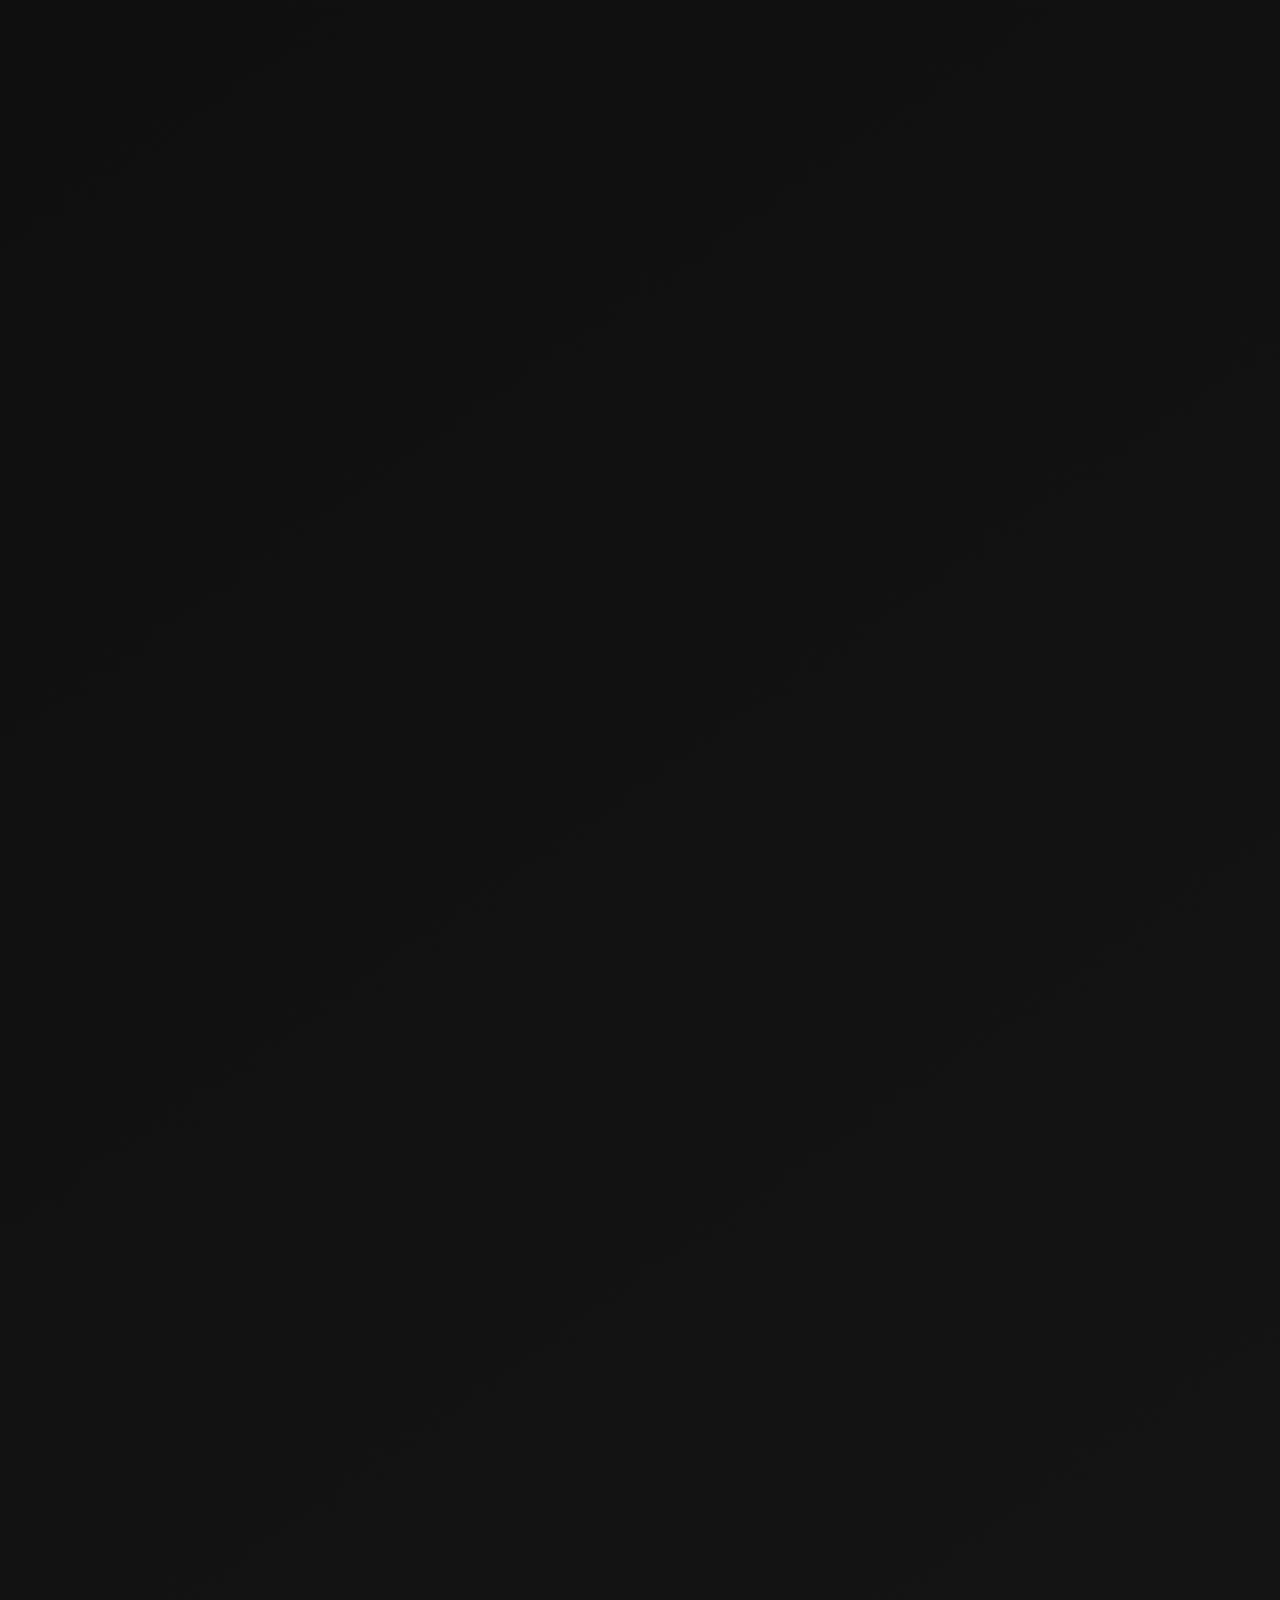
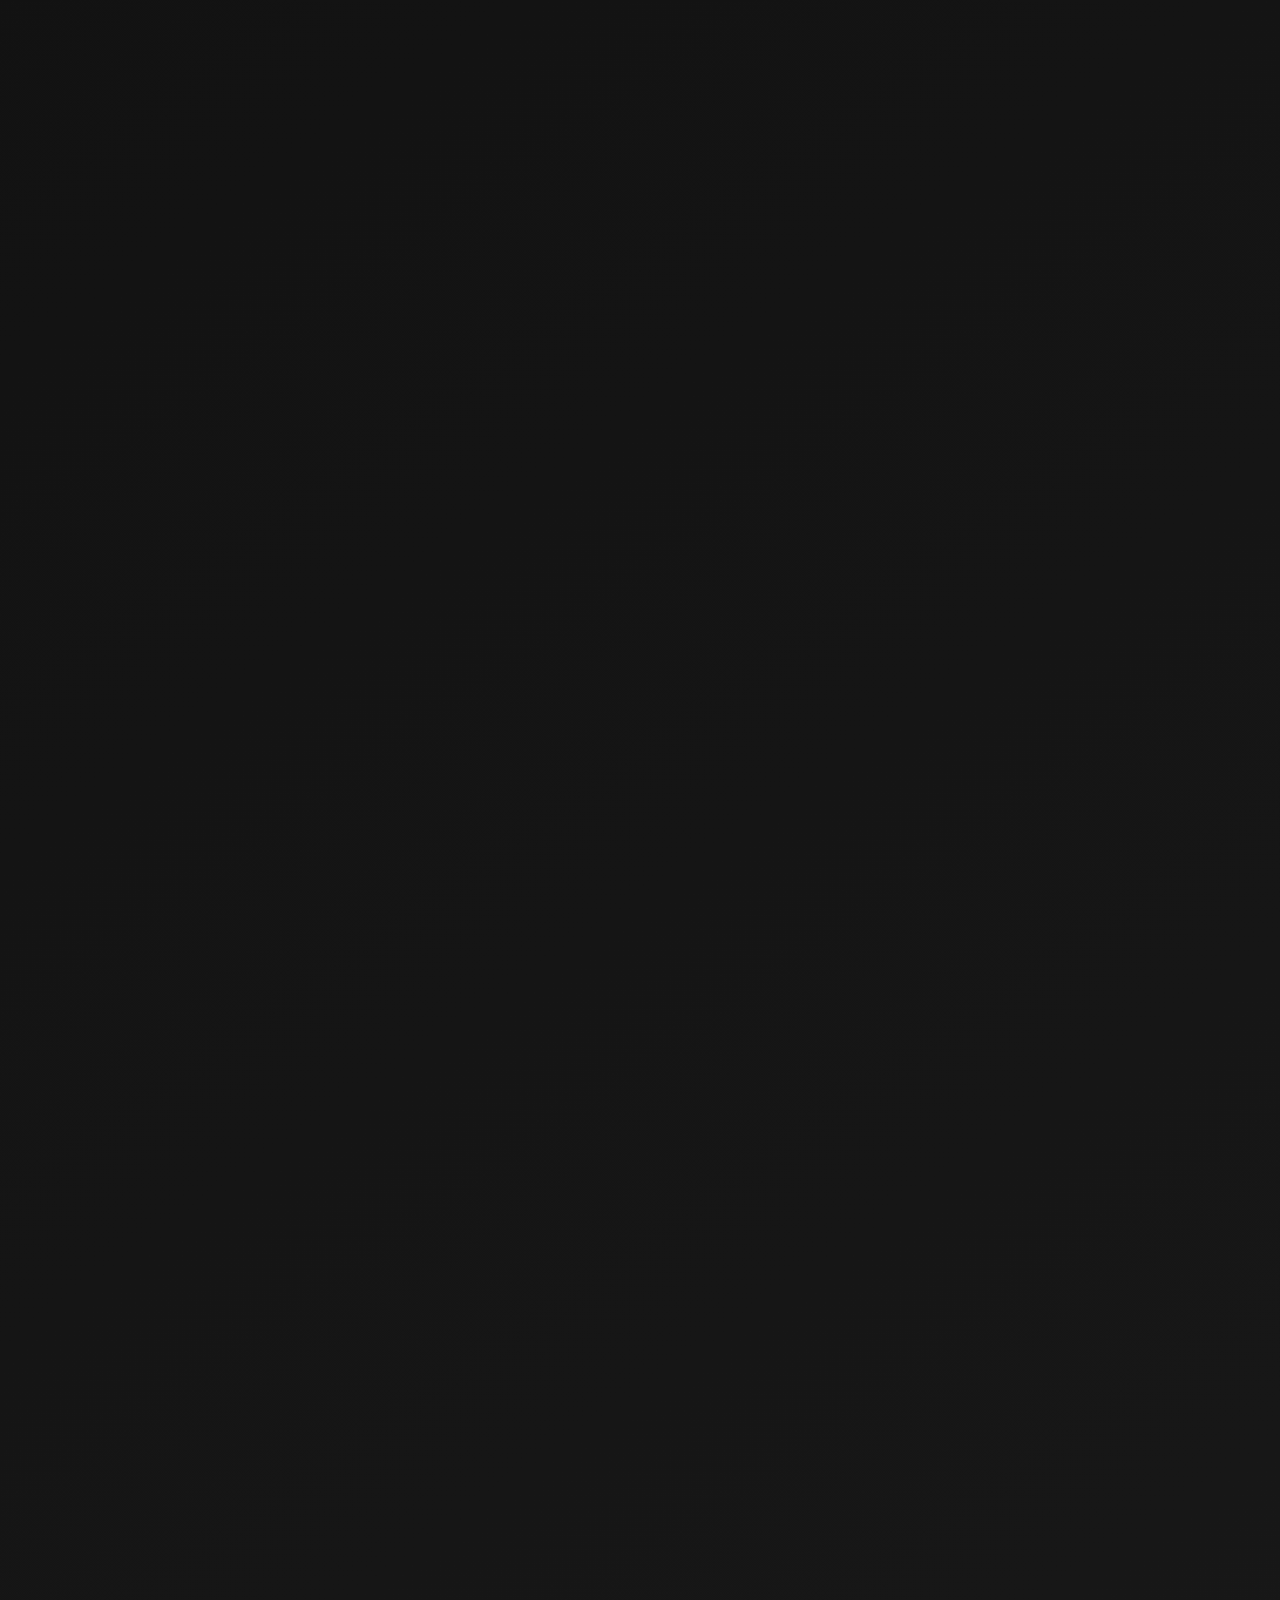
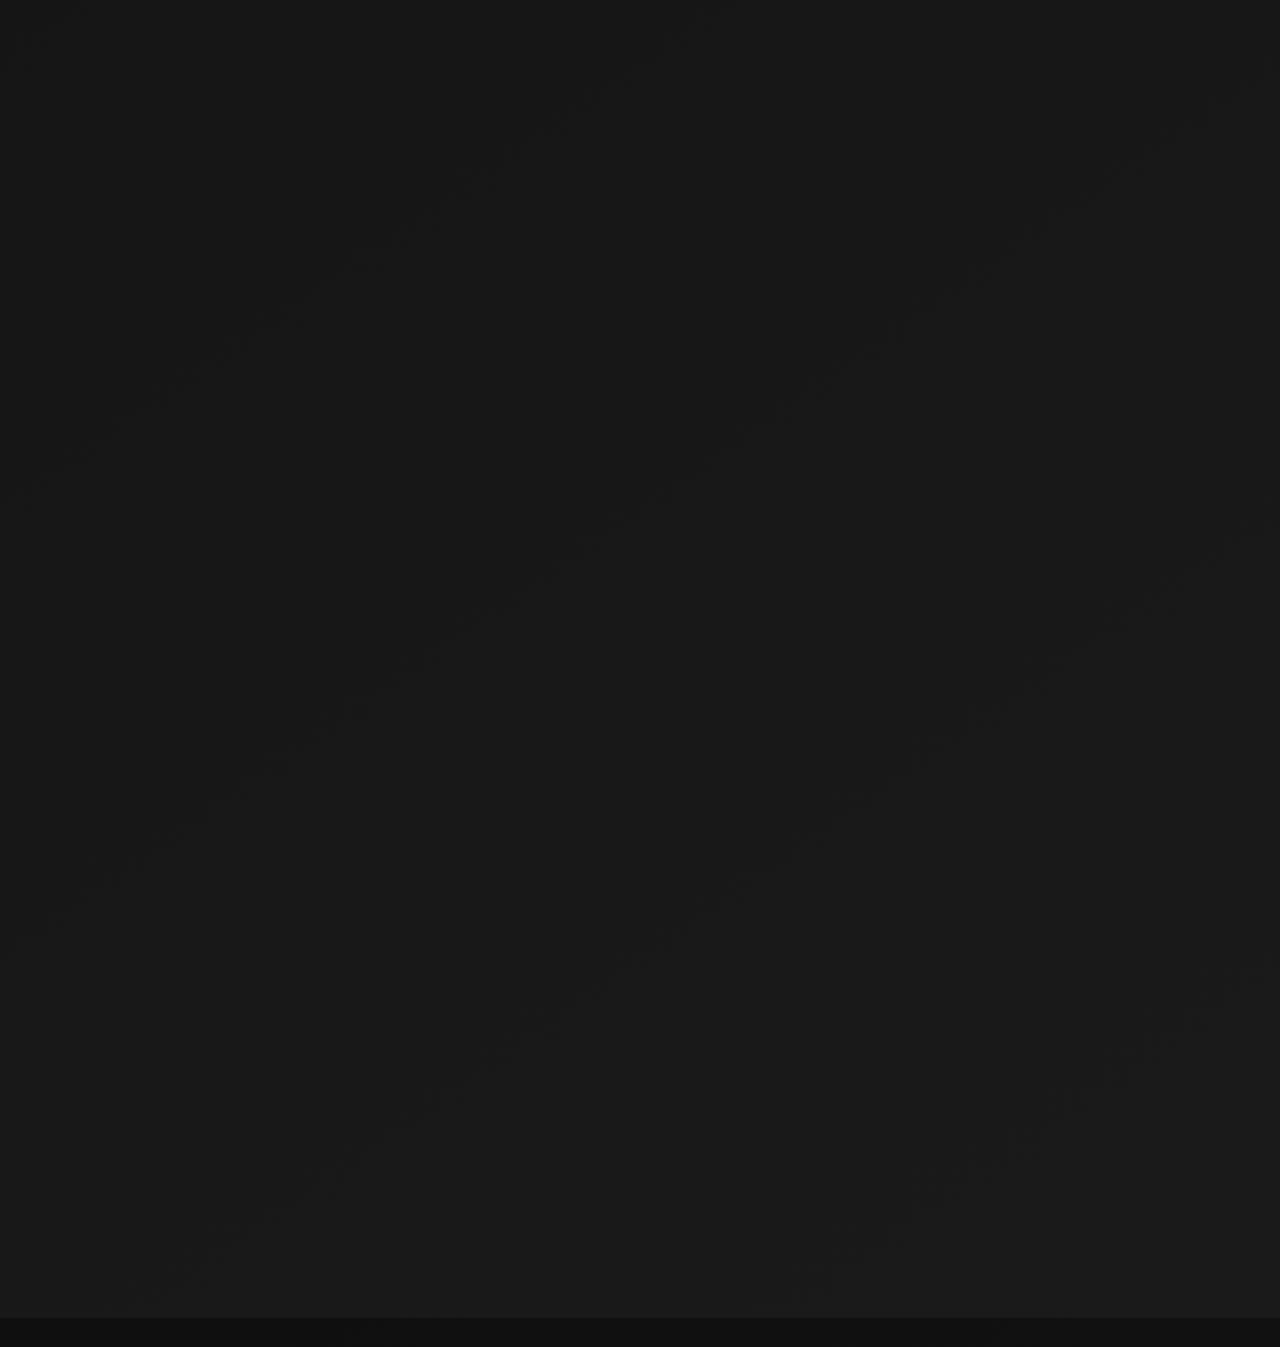
==== commit d4b648ba: "Update index.html" ====
--- a/index.html
+++ b/index.html
@@ -53,17 +53,15 @@
       </ul>
     </div>
   </section>
-
+      
   <!-- Project Gallery -->
-  <section id="gallery" class="gallery-section" data-aos="fade-up">
-    <div class="container">
-      <h2>📸 Project Showcase</h2>
-      <p>Swipe horizontally to explore a gallery of practical, innovative Arduino-based projects.</p>
-      <div class="gallery">
-        <!-- Cards dynamically loaded -->
-      </div>
-    </div>
-  </section>
+<section class="project-gallery container" data-aos="fade-up">
+  <h2>📸 Project Showcase</h2>
+  <p>Swipe horizontally to explore a gallery of practical, innovative Arduino-based projects.</p>
+  <div id="gallery" class="gallery"></div>
+  <div id="details" class="details"></div>
+</section>
+      
 
   <!-- Testimonials -->
   <section class="testimonials" data-aos="fade-up">
@@ -110,7 +108,5 @@
   <!-- Scripts -->
   <script src="projects.js"></script>
   <script src="script.js"></script>
-  <script src="https://unpkg.com/aos@2.3.1/dist/aos.js"></script>
-  <script>AOS.init();</script>
 </body>
 </html>
--- a/styles.css
+++ b/styles.css
@@ -1,4 +1,4 @@
-/* Reset & Base Styles */
+/* === RESET & BASE === */
 * {
   margin: 0;
   padding: 0;
@@ -8,71 +8,74 @@
 
 body {
   font-family: 'Segoe UI', Tahoma, Geneva, Verdana, sans-serif;
-  background: linear-gradient(135deg, #0f0f0f, #1c1c1c);
-  color: #f5f5f5;
+  background: linear-gradient(145deg, #0f0f0f, #1a1a1a);
+  color: #f4f4f4;
   line-height: 1.6;
   overflow-x: hidden;
 }
 
+/* === CONTAINER === */
 .container {
+  width: 90%;
   max-width: 1200px;
-  padding: 2rem;
   margin: auto;
-}
-
+  padding: 2rem 1rem;
+}
+
+/* === TYPOGRAPHY === */
 h1, h2, h3 {
-  font-weight: 700;
+  font-weight: bold;
   margin-bottom: 1rem;
-  text-shadow: 0 0 10px rgba(0,255,255,0.3);
+  color: #00ffe1;
+  text-shadow: 0 0 8px rgba(0, 255, 225, 0.5);
 }
 
 p {
+  color: #ccc;
   margin-bottom: 1rem;
-  color: #ccc;
 }
 
 section {
   padding: 4rem 0;
-  border-bottom: 1px solid rgba(255,255,255,0.05);
-}
-
-/* Hero Section */
+  border-bottom: 1px solid rgba(255, 255, 255, 0.05);
+}
+
+/* === HERO SECTION === */
 .hero {
+  height: 100vh;
   background: url('assets/img/hero-bg.jpg') center/cover no-repeat;
-  height: 100vh;
+  position: relative;
   display: flex;
   align-items: center;
   justify-content: center;
   text-align: center;
-  color: #fff;
-  position: relative;
 }
 
 .hero::before {
-  content: '';
+  content: "";
   position: absolute;
   inset: 0;
-  background: rgba(0, 0, 0, 0.6);
+  background-color: rgba(0, 0, 0, 0.6);
 }
 
 .hero-content {
   position: relative;
   z-index: 1;
   max-width: 700px;
+  padding: 2rem;
 }
 
 .hero h1 {
   font-size: 3rem;
-  margin-bottom: 1rem;
   color: #00ffe1;
 }
 
 .hero p {
-  font-size: 1.2rem;
-  color: #ccc;
-}
-
-/* About Flex */
+  font-size: 1.25rem;
+  color: #ddd;
+}
+
+/* === ABOUT FLEX === */
 .about-flex {
   display: flex;
   flex-wrap: wrap;
@@ -81,16 +84,17 @@
 }
 
 .about-img img {
-  max-width: 100%;
+  width: 100%;
   border-radius: 20px;
-  box-shadow: 0 0 20px rgba(0,255,255,0.3);
+  box-shadow: 0 0 20px rgba(0, 255, 255, 0.3);
+  max-width: 500px;
 }
 
 .about-text {
   flex: 1;
 }
 
-/* Skills */
+/* === SKILLS === */
 .skills-list {
   display: grid;
   grid-template-columns: repeat(auto-fit, minmax(160px, 1fr));
@@ -100,33 +104,35 @@
 }
 
 .skills-list li {
-  background: #222;
+  background: #1d1d1d;
   padding: 1rem;
   text-align: center;
-  border-radius: 10px;
-  box-shadow: 0 0 10px rgba(0,255,255,0.1);
-  transition: transform 0.3s;
+  border-radius: 12px;
+  box-shadow: 0 0 10px rgba(0, 255, 255, 0.1);
+  transition: all 0.3s ease;
 }
 
 .skills-list li:hover {
   transform: scale(1.05);
-}
-
-/* Gallery */
+  box-shadow: 0 0 15px rgba(0, 255, 255, 0.3);
+}
+
+/* === GALLERY: Horizontal Scroll === */
 .gallery {
   display: flex;
   overflow-x: auto;
   gap: 1.5rem;
-  padding: 1rem 0;
+  padding: 2rem 1rem;
   scroll-snap-type: x mandatory;
+  scroll-padding: 1rem;
 }
 
 .gallery::-webkit-scrollbar {
-  height: 10px;
+  height: 8px;
 }
 
 .gallery::-webkit-scrollbar-thumb {
-  background: #00ffe1;
+  background-color: #00ffe1;
   border-radius: 10px;
 }
 
@@ -134,43 +140,43 @@
   min-width: 300px;
   background: #111;
   padding: 1.5rem;
-  border-radius: 20px;
+  border-radius: 18px;
   scroll-snap-align: center;
-  box-shadow: 0 0 15px rgba(0,255,255,0.2);
-  transition: transform 0.3s;
+  box-shadow: 0 0 15px rgba(0, 255, 255, 0.2);
+  transition: transform 0.3s ease;
 }
 
 .gallery .card:hover {
-  transform: translateY(-10px);
-}
-
-/* Testimonials */
+  transform: translateY(-8px);
+  box-shadow: 0 0 25px rgba(0, 255, 255, 0.4);
+}
+
+/* === TESTIMONIALS === */
 .testimonial-cards {
   display: grid;
   gap: 2rem;
   grid-template-columns: repeat(auto-fit, minmax(300px, 1fr));
-  margin-top: 2rem;
 }
 
 .testimonial-card {
-  background: #1a1a1a;
-  border-radius: 10px;
+  background: #1b1b1b;
   padding: 2rem;
-  box-shadow: 0 0 15px rgba(0,255,255,0.15);
+  border-radius: 14px;
+  box-shadow: 0 0 15px rgba(0, 255, 255, 0.2);
 }
 
 .testimonial-card span {
+  margin-top: 1rem;
   display: block;
-  margin-top: 1rem;
+  color: #00ffe1;
   font-style: italic;
-  color: #00ffe1;
-}
-
-/* Connect Section */
+}
+
+/* === CONNECT === */
 .connect-section h3 {
-  text-align: center;
-  font-size: 1.8rem;
-  margin-bottom: 1.5rem;
+  font-size: 2rem;
+  text-align: center;
+  margin-bottom: 2rem;
 }
 
 .social-badges {
@@ -181,23 +187,23 @@
 }
 
 .social-badges img {
-  transition: transform 0.3s;
+  transition: transform 0.3s ease;
 }
 
 .social-badges a:hover img {
   transform: scale(1.1);
 }
 
-/* Footer */
+/* === FOOTER === */
 footer {
+  text-align: center;
   background: #000;
-  text-align: center;
   padding: 1rem;
   color: #888;
   font-size: 0.9rem;
 }
 
-/* Responsive */
+/* === RESPONSIVE === */
 @media (max-width: 768px) {
   .about-flex {
     flex-direction: column;
@@ -207,8 +213,16 @@
     font-size: 2.2rem;
   }
 
+  .hero p {
+    font-size: 1rem;
+  }
+
+  .gallery .card {
+    min-width: 85%;
+  }
+
   .skills-list {
-    grid-template-columns: 1fr 1fr;
+    grid-template-columns: repeat(2, 1fr);
   }
 }
 
@@ -217,7 +231,15 @@
     grid-template-columns: 1fr;
   }
 
+  .hero h1 {
+    font-size: 1.8rem;
+  }
+
+  .hero p {
+    font-size: 0.9rem;
+  }
+
   .gallery .card {
-    min-width: 80%;
-  }
-}
+    min-width: 95%;
+  }
+}
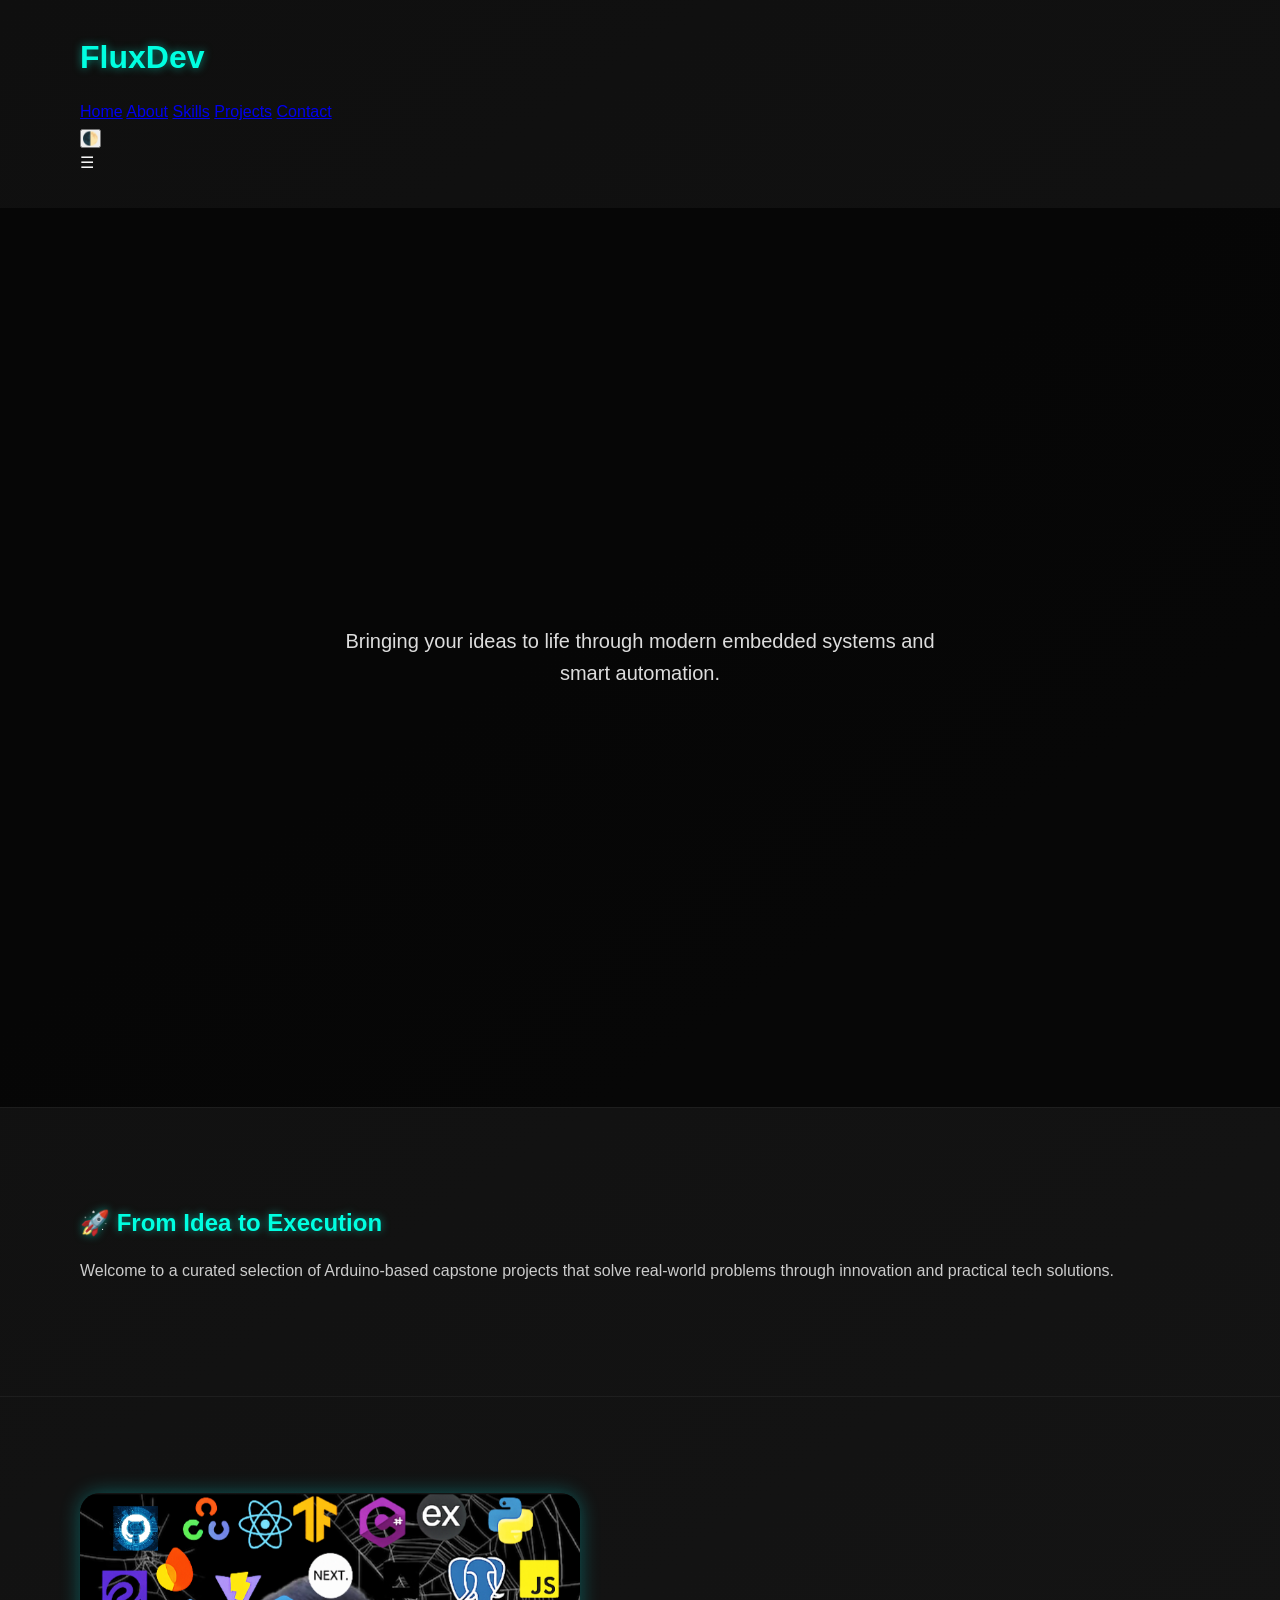
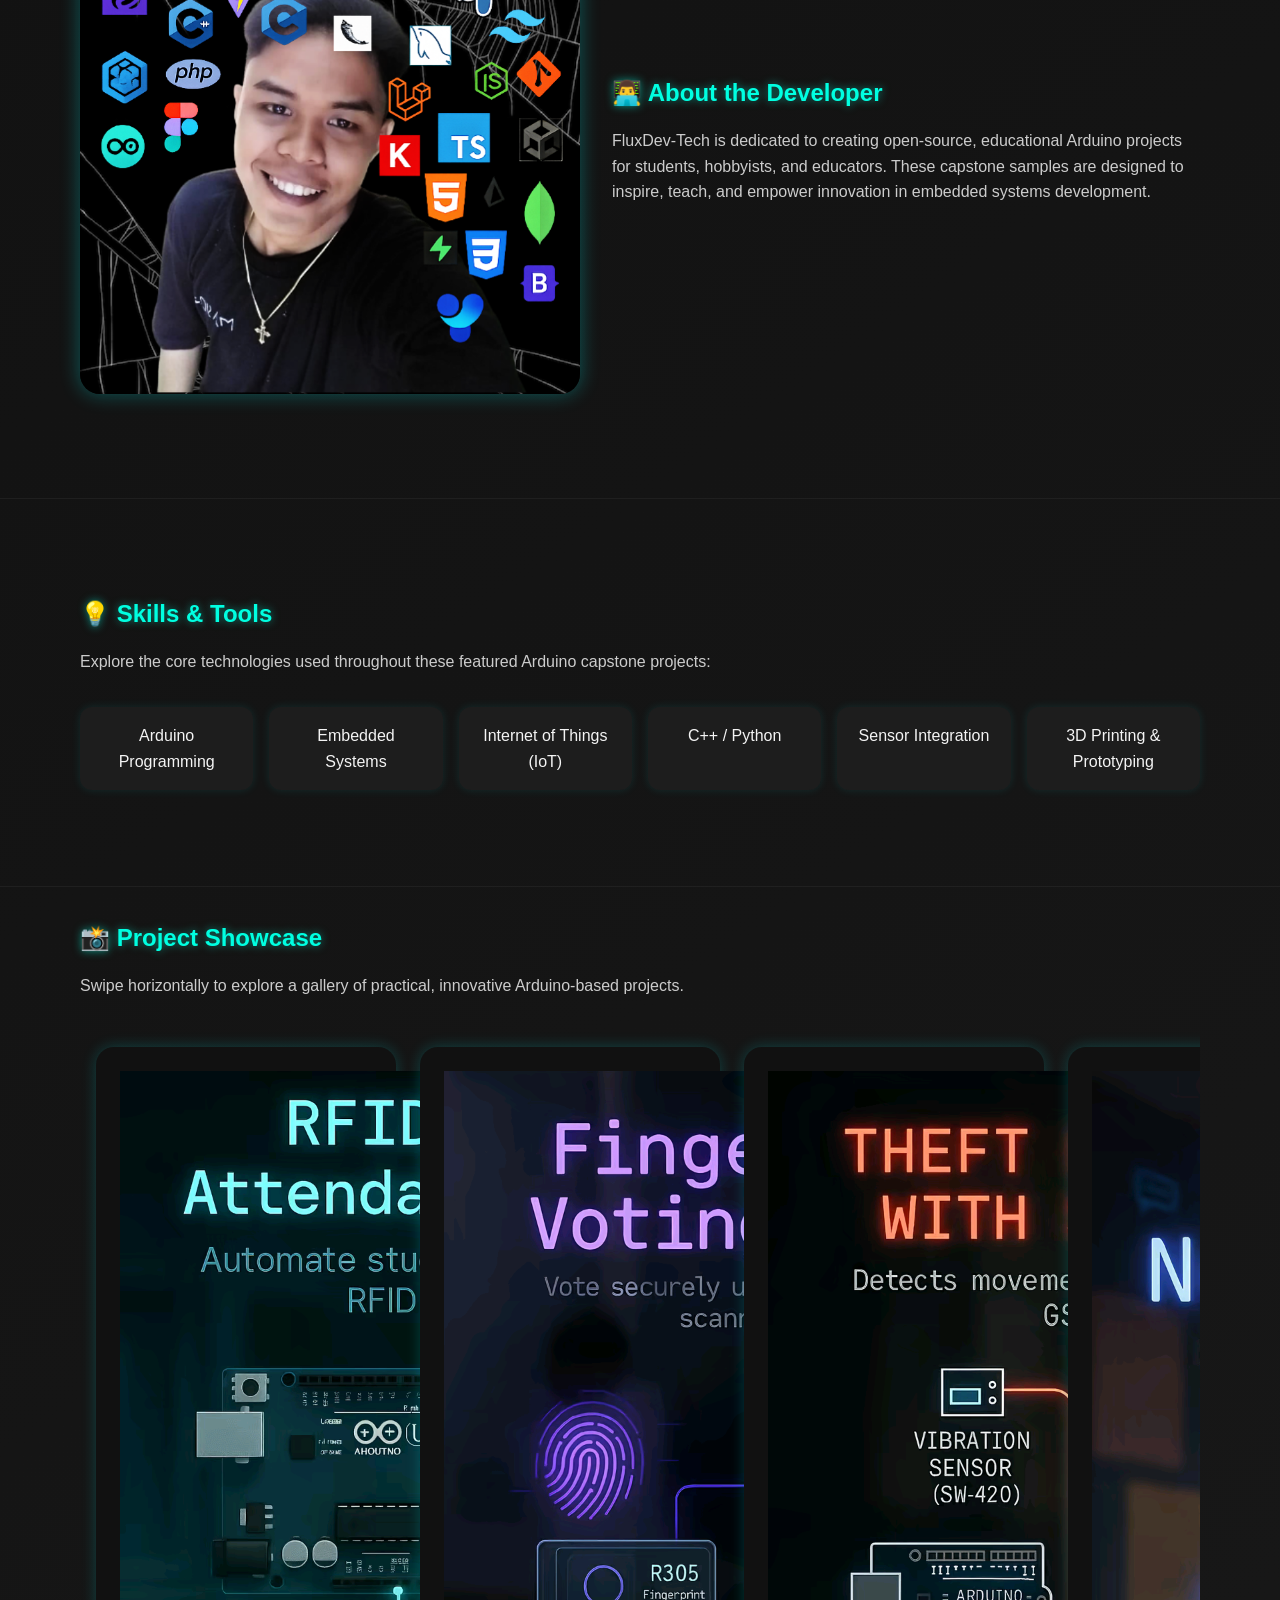
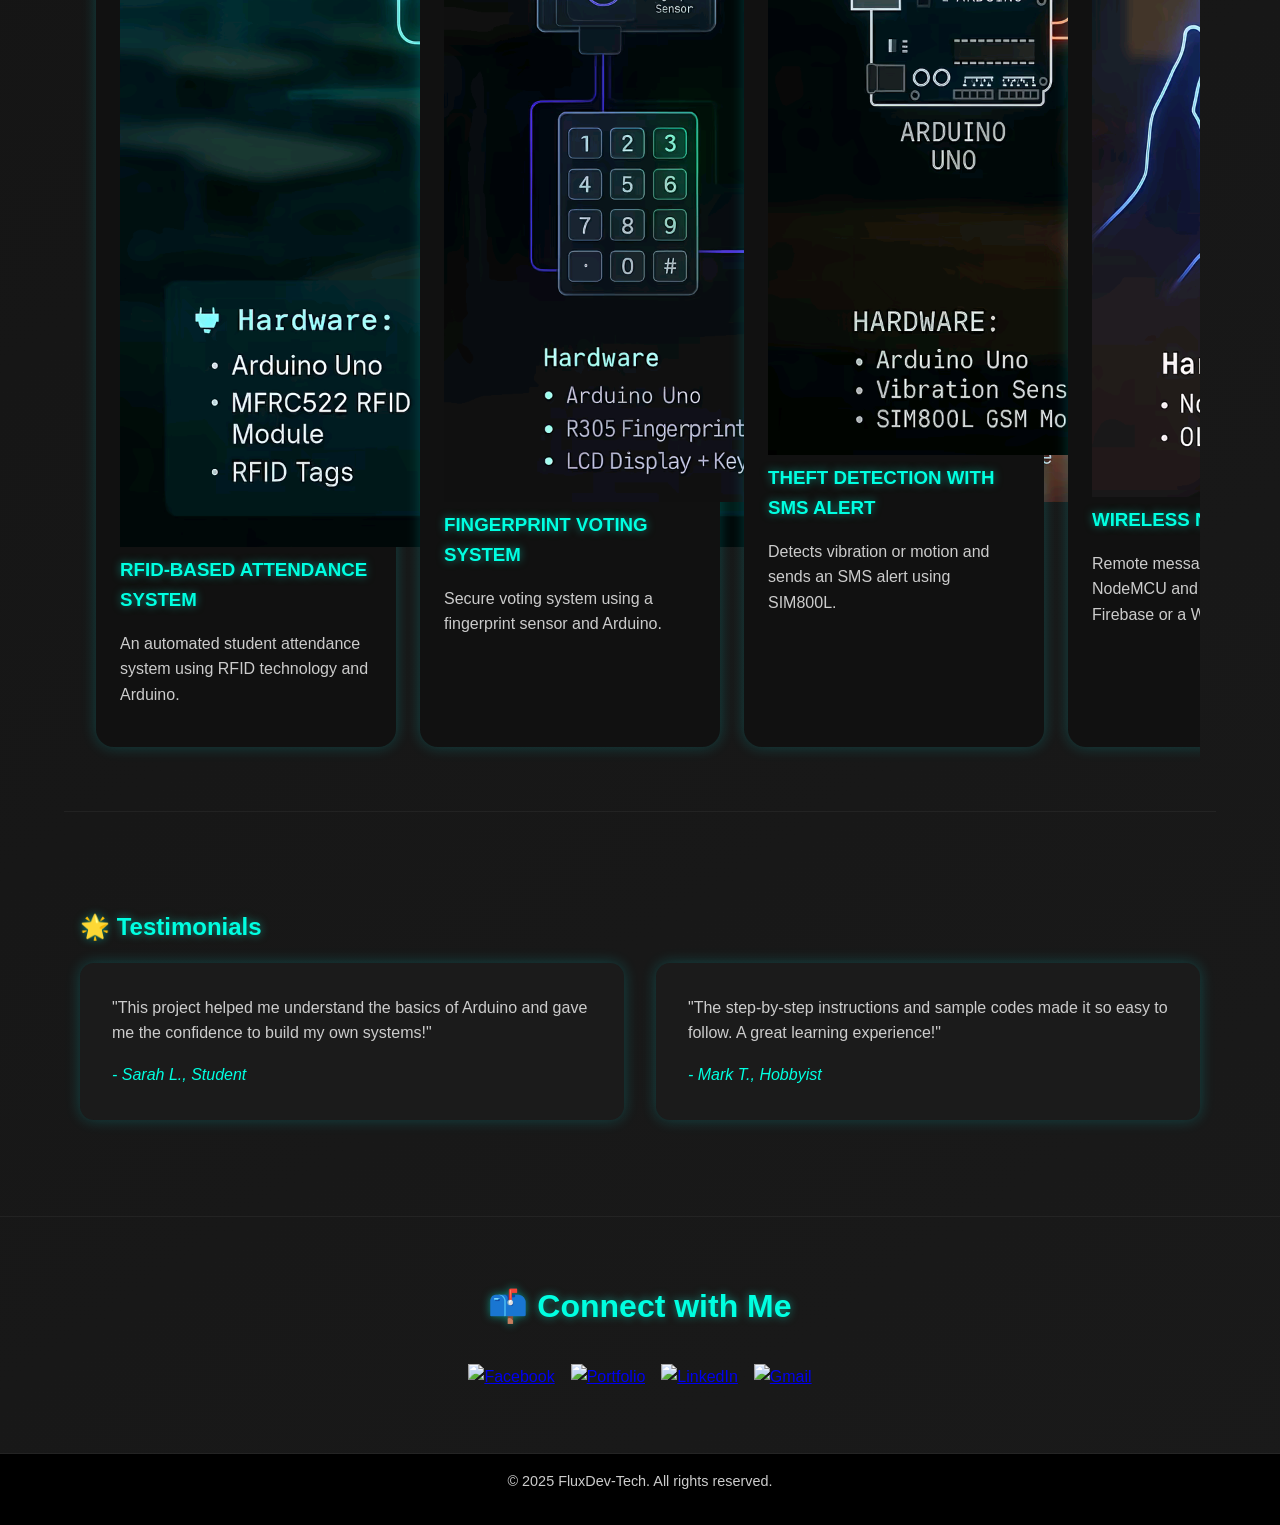
==== commit 6e2294d9: "Update index.html" ====
--- a/index.html
+++ b/index.html
@@ -1,18 +1,37 @@
 <!DOCTYPE html>
-<html lang="en">
+<html lang="en" data-theme="dark">
 <head>
   <meta charset="UTF-8" />
   <meta name="viewport" content="width=device-width, initial-scale=1.0"/>
   <title>Top 10 Arduino Capstone Projects</title>
   <link rel="stylesheet" href="styles.css">
-  <link href="https://unpkg.com/aos@2.3.1/dist/aos.css" rel="stylesheet"> <!-- AOS Scroll Animations -->
+  <link href="https://unpkg.com/aos@2.3.1/dist/aos.css" rel="stylesheet">
+  <script src="https://cdn.jsdelivr.net/npm/typed.js@2.0.12"></script>
 </head>
 <body>
 
+  <!-- Header / Navbar -->
+  <header class="navbar">
+    <div class="container nav-container">
+      <h1 class="logo">Flux<span>Dev</span></h1>
+      <nav class="nav-links" id="navLinks">
+        <a href="#hero">Home</a>
+        <a href="#about">About</a>
+        <a href="#skills">Skills</a>
+        <a href="#projects">Projects</a>
+        <a href="#connect">Contact</a>
+      </nav>
+      <div class="nav-icons">
+        <button id="themeToggle" aria-label="Toggle Dark Mode">🌓</button>
+        <div class="hamburger" id="hamburger">&#9776;</div>
+      </div>
+    </div>
+  </header>
+
   <!-- Hero Section -->
-  <section class="hero" data-aos="zoom-in">
+  <section class="hero" id="hero" data-aos="zoom-in">
     <div class="hero-content container">
-      <h1>🔧 Innovate with Arduino</h1>
+      <h1><span id="typed"></span></h1>
       <p>Bringing your ideas to life through modern embedded systems and smart automation.</p>
     </div>
   </section>
@@ -26,7 +45,7 @@
   </section>
 
   <!-- About -->
-  <section class="about" data-aos="fade-up">
+  <section class="about" id="about" data-aos="fade-up">
     <div class="container about-flex">
       <div class="about-img">
         <img src="assets/img/profile.png" alt="FluxDev Tech - Developer Profile">
@@ -39,7 +58,7 @@
   </section>
 
   <!-- Skills -->
-  <section class="skills" data-aos="fade-up">
+  <section class="skills" id="skills" data-aos="fade-up">
     <div class="container">
       <h2>💡 Skills & Tools</h2>
       <p>Explore the core technologies used throughout these featured Arduino capstone projects:</p>
@@ -53,21 +72,19 @@
       </ul>
     </div>
   </section>
-      
+
   <!-- Project Gallery -->
-<section class="project-gallery container" data-aos="fade-up">
-  <h2>📸 Project Showcase</h2>
-  <p>Swipe horizontally to explore a gallery of practical, innovative Arduino-based projects.</p>
-  <div id="gallery" class="gallery"></div>
-  <div id="details" class="details"></div>
-</section>
-      
+  <section class="project-gallery container" id="projects" data-aos="fade-up">
+    <h2>📸 Project Showcase</h2>
+    <p>Swipe horizontally to explore a gallery of practical, innovative Arduino-based projects.</p>
+    <div id="gallery" class="gallery"></div>
+    <div id="details" class="details"></div>
+  </section>
 
   <!-- Testimonials -->
   <section class="testimonials" data-aos="fade-up">
     <div class="container">
       <h2>🌟 Testimonials</h2>
-      <p>Real feedback from learners and makers who used these projects.</p>
       <div class="testimonial-cards">
         <div class="testimonial-card">
           <p>"This project helped me understand the basics of Arduino and gave me the confidence to build my own systems!"</p>
@@ -82,7 +99,7 @@
   </section>
 
   <!-- Connect Section -->
-  <section class="connect-section" data-aos="fade-up">
+  <section class="connect-section" id="connect" data-aos="fade-up">
     <h3>📫 Connect with Me</h3>
     <div class="social-badges">
       <a href="https://www.facebook.com/fluxdevtech" target="_blank">
@@ -108,5 +125,9 @@
   <!-- Scripts -->
   <script src="projects.js"></script>
   <script src="script.js"></script>
+  <script src="https://unpkg.com/aos@2.3.1/dist/aos.js"></script>
+  <script>
+    AOS.init();
+  </script>
 </body>
 </html>
